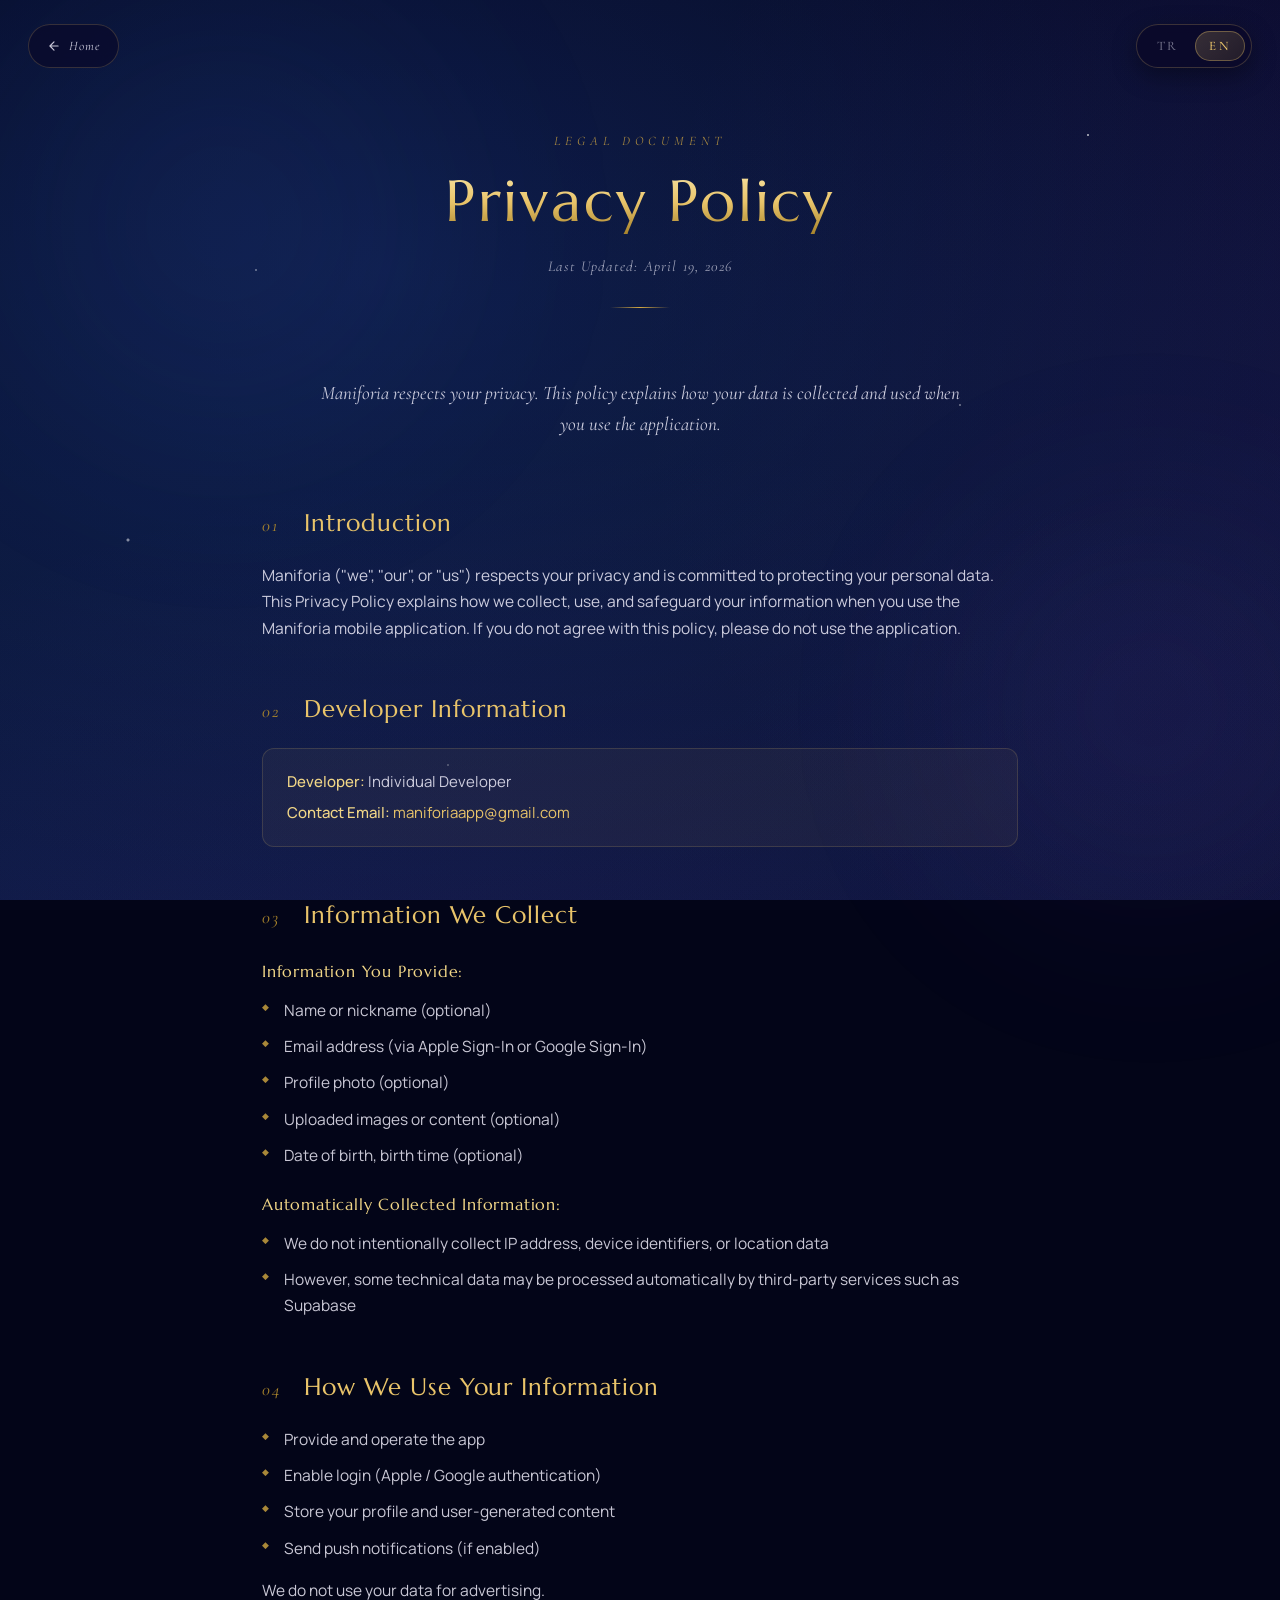
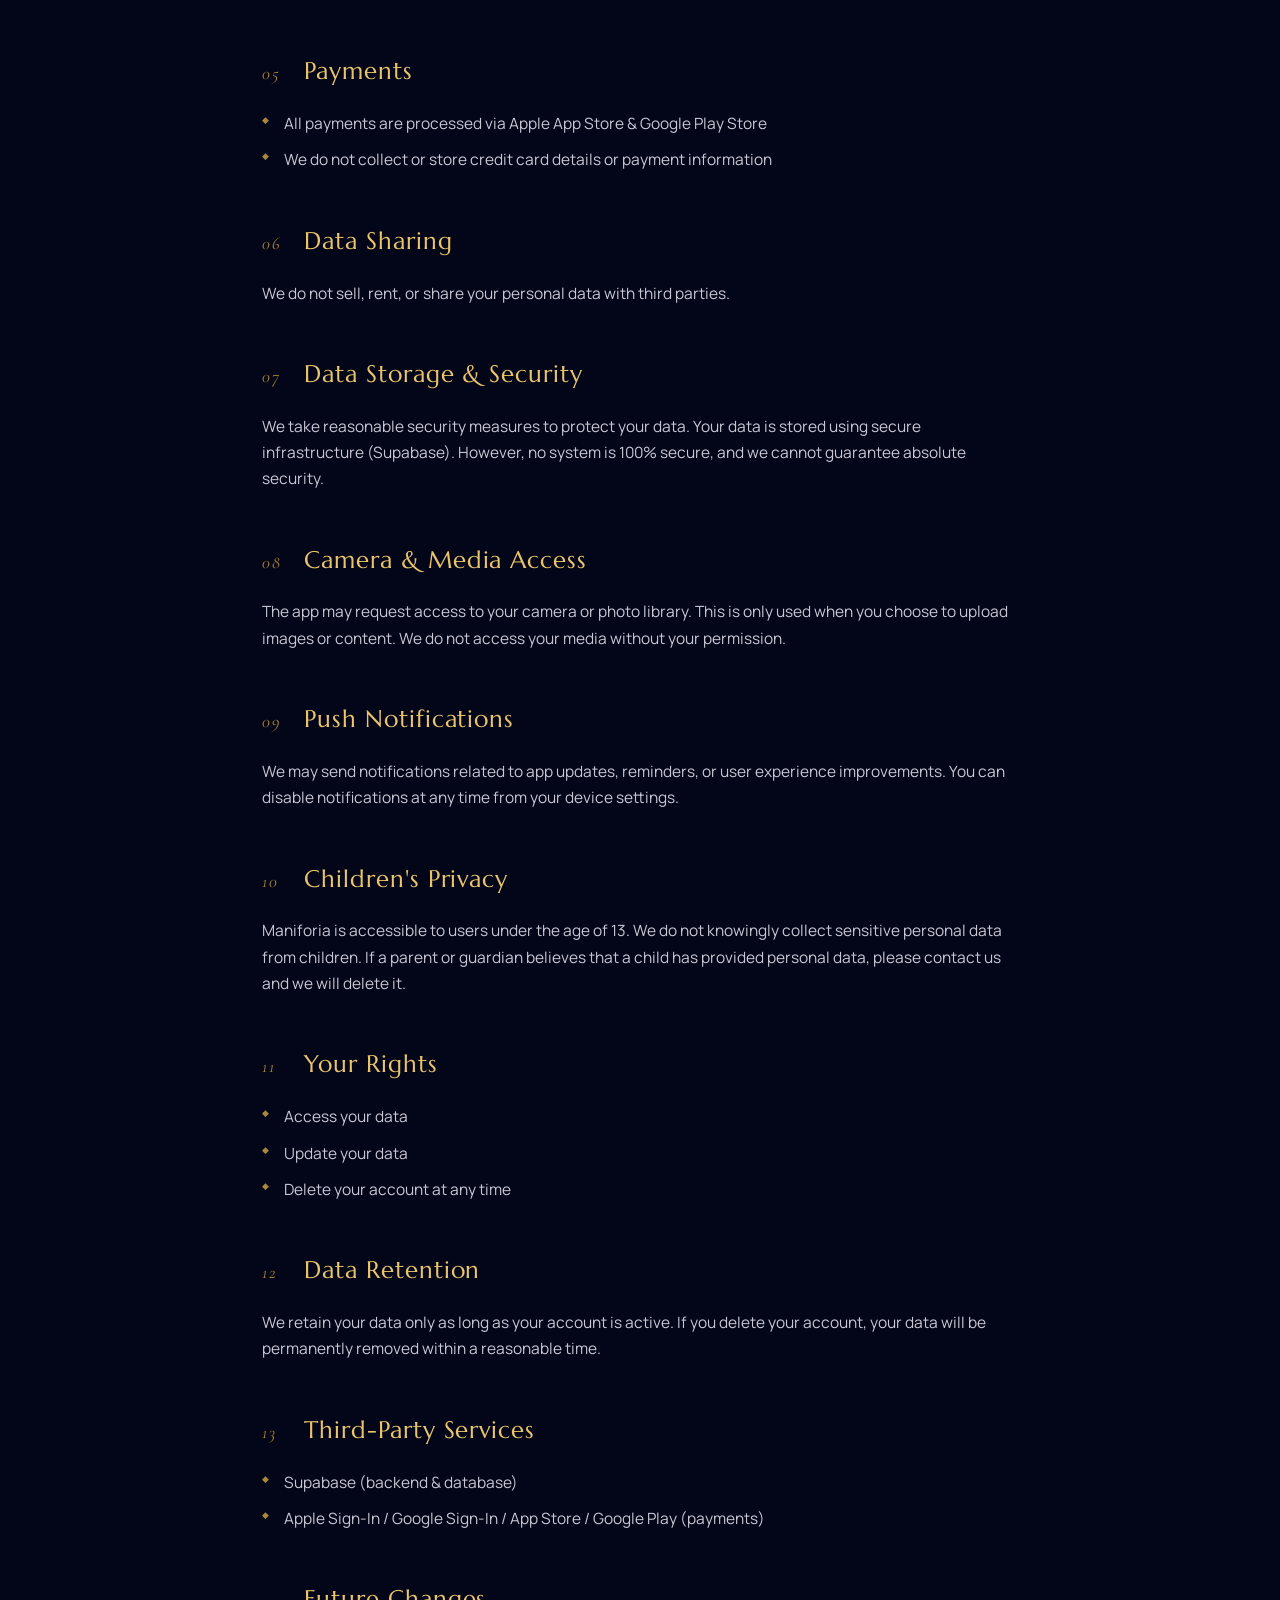
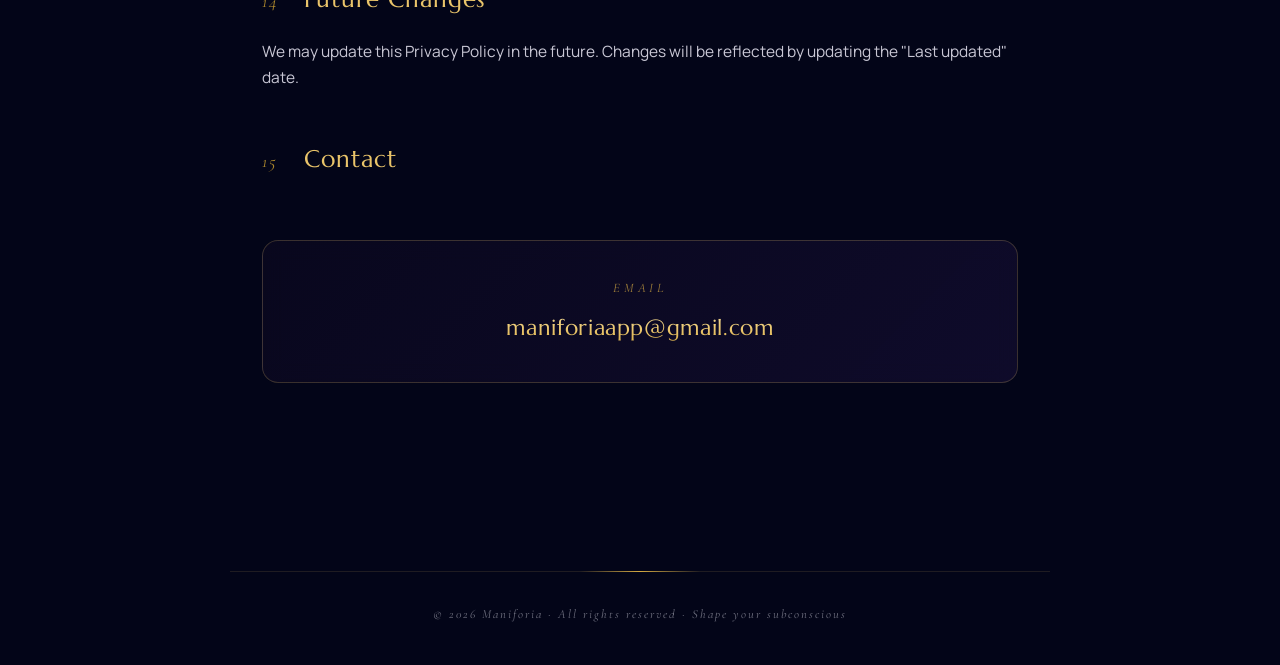
==== privacy.html @ 8112feea "Add files via upload" ====
<!DOCTYPE html>
<html lang="tr">
<head>
  <meta charset="UTF-8" />
  <meta name="viewport" content="width=device-width, initial-scale=1.0" />
  <title>Maniforia — Gizlilik Politikası</title>
  <meta name="description" content="Maniforia Gizlilik Politikası: kişisel verilerinizin nasıl toplandığını, kullanıldığını ve korunduğunu açıklar." />

  <link rel="preconnect" href="https://fonts.googleapis.com">
  <link rel="preconnect" href="https://fonts.gstatic.com" crossorigin>
  <link href="https://fonts.googleapis.com/css2?family=Cormorant+Garamond:ital,wght@0,300;0,400;0,500;0,600;1,300;1,400&family=Marcellus&family=Manrope:wght@300;400;500;600;700&display=swap" rel="stylesheet">

  <style>
    :root {
      --gold: #d4a942;
      --gold-bright: #e9c46a;
      --gold-light: #f1d687;
      --gold-dim: #a8842c;
      --ink: #f5f3ff;
      --ink-soft: rgba(245, 243, 255, 0.82);
      --ink-muted: rgba(245, 243, 255, 0.62);
      --ink-faded: rgba(245, 243, 255, 0.45);
      --max-width: 820px;
    }

    * { margin: 0; padding: 0; box-sizing: border-box; }
    html { scroll-behavior: smooth; }

    body {
      font-family: 'Manrope', system-ui, sans-serif;
      background: #030518;
      color: var(--ink);
      min-height: 100vh;
      overflow-x: hidden;
      position: relative;
      -webkit-font-smoothing: antialiased;
      line-height: 1.7;
    }

    /* Atmospheric background */
    .cosmos {
      position: fixed;
      inset: 0;
      z-index: -3;
      background:
        radial-gradient(ellipse at 15% 15%, rgba(30, 58, 138, 0.40) 0%, transparent 45%),
        radial-gradient(ellipse at 85% 20%, rgba(91, 33, 182, 0.28) 0%, transparent 50%),
        radial-gradient(ellipse at 75% 75%, rgba(15, 42, 102, 0.38) 0%, transparent 55%),
        radial-gradient(ellipse at 25% 85%, rgba(109, 40, 217, 0.22) 0%, transparent 50%),
        radial-gradient(ellipse at 50% 50%, rgba(6, 12, 28, 0.85) 0%, transparent 70%),
        linear-gradient(180deg, #030518 0%, #08122e 35%, #0c1c44 70%, #030518 100%);
      background-size: 200% 200%;
      animation: drift 28s ease-in-out infinite alternate;
    }
    @keyframes drift {
      0%   { background-position: 0% 0%, 100% 0%, 100% 100%, 0% 100%, 50% 50%, 0% 0%; }
      100% { background-position: 10% 20%, 80% 30%, 70% 60%, 20% 70%, 50% 50%, 0% 0%; }
    }

    .aurora {
      position: fixed;
      inset: 0;
      z-index: -2;
      pointer-events: none;
      opacity: 0.28;
    }
    .aurora::before, .aurora::after {
      content: "";
      position: absolute;
      border-radius: 50%;
      filter: blur(120px);
      mix-blend-mode: screen;
    }
    .aurora::before {
      width: 55vmax; height: 55vmax;
      left: -10vmax; top: -10vmax;
      background: radial-gradient(circle, rgba(59, 130, 246, 0.40), transparent 60%);
    }
    .aurora::after {
      width: 50vmax; height: 50vmax;
      right: -15vmax; bottom: -10vmax;
      background: radial-gradient(circle, rgba(139, 92, 246, 0.36), transparent 60%);
    }

    .stars {
      position: fixed;
      inset: 0;
      z-index: -1;
      pointer-events: none;
      background-image:
        radial-gradient(1px 1px at 20% 30%, #fff 50%, transparent 100%),
        radial-gradient(1px 1px at 60% 70%, rgba(255,255,255,0.8) 50%, transparent 100%),
        radial-gradient(1.5px 1.5px at 85% 15%, #fff 50%, transparent 100%),
        radial-gradient(1px 1px at 35% 85%, rgba(255,255,255,0.7) 50%, transparent 100%),
        radial-gradient(1px 1px at 75% 45%, #fff 50%, transparent 100%),
        radial-gradient(2px 2px at 10% 60%, rgba(255,255,255,0.9) 50%, transparent 100%);
      opacity: 0.55;
    }

    /* Language switcher */
    .lang-switch {
      position: fixed;
      top: 24px;
      right: 28px;
      z-index: 100;
      display: inline-flex;
      align-items: center;
      gap: 2px;
      padding: 6px;
      background: rgba(10, 7, 37, 0.65);
      border: 1px solid rgba(233, 196, 106, 0.22);
      border-radius: 999px;
      backdrop-filter: blur(14px);
      -webkit-backdrop-filter: blur(14px);
      box-shadow: 0 8px 24px rgba(0, 0, 0, 0.35);
    }
    .lang-btn {
      font-family: 'Cormorant Garamond', serif;
      font-size: 13px;
      font-weight: 500;
      letter-spacing: 0.22em;
      padding: 7px 14px;
      border: 0;
      background: transparent;
      color: var(--ink-faded);
      border-radius: 999px;
      cursor: pointer;
      transition: all 0.35s ease;
      text-transform: uppercase;
    }
    .lang-btn:hover { color: var(--gold-light); }
    .lang-btn.active {
      background: linear-gradient(135deg, rgba(233, 196, 106, 0.2), rgba(168, 132, 44, 0.15));
      color: var(--gold-bright);
      box-shadow: inset 0 0 0 1px rgba(233, 196, 106, 0.35);
    }

    /* Back link */
    .back-link {
      position: fixed;
      top: 24px;
      left: 28px;
      z-index: 100;
      display: inline-flex;
      align-items: center;
      gap: 8px;
      padding: 10px 18px;
      background: rgba(10, 7, 37, 0.55);
      border: 1px solid rgba(233, 196, 106, 0.2);
      border-radius: 999px;
      backdrop-filter: blur(14px);
      -webkit-backdrop-filter: blur(14px);
      text-decoration: none;
      color: var(--ink-soft);
      font-size: 13px;
      font-family: 'Cormorant Garamond', serif;
      font-style: italic;
      letter-spacing: 0.08em;
      transition: all 0.35s ease;
    }
    .back-link:hover {
      color: var(--gold-bright);
      border-color: rgba(233, 196, 106, 0.6);
      transform: translateX(-2px);
    }
    .back-link svg { width: 14px; height: 14px; }

    /* Layout */
    main {
      max-width: var(--max-width);
      margin: 0 auto;
      padding: 130px 32px 80px;
      position: relative;
      z-index: 1;
    }

    /* Hero */
    .doc-header {
      text-align: center;
      margin-bottom: 70px;
      animation: fadeUp 1s cubic-bezier(0.23, 1, 0.32, 1) both;
    }
    .doc-eyebrow {
      font-family: 'Cormorant Garamond', serif;
      font-style: italic;
      font-size: 13px;
      letter-spacing: 0.38em;
      text-transform: uppercase;
      color: var(--gold);
      opacity: 0.78;
      margin-bottom: 18px;
    }
    .doc-title {
      font-family: 'Marcellus', serif;
      font-weight: 400;
      font-size: clamp(36px, 5vw, 58px);
      line-height: 1.1;
      letter-spacing: 0.05em;
      background: linear-gradient(180deg, #f7e3a4 0%, #e9c46a 50%, #a8842c 100%);
      -webkit-background-clip: text;
      background-clip: text;
      -webkit-text-fill-color: transparent;
      margin-bottom: 20px;
    }
    .doc-updated {
      font-family: 'Cormorant Garamond', serif;
      font-style: italic;
      font-size: 15px;
      color: var(--ink-muted);
      letter-spacing: 0.08em;
    }
    .doc-divider {
      display: block;
      width: 60px;
      height: 1px;
      margin: 28px auto 0;
      background: linear-gradient(90deg, transparent, var(--gold), transparent);
    }

    @keyframes fadeUp {
      from { opacity: 0; transform: translateY(16px); }
      to   { opacity: 1; transform: translateY(0); }
    }

    /* Lede paragraph */
    .lede {
      font-family: 'Cormorant Garamond', serif;
      font-style: italic;
      font-size: 19px;
      line-height: 1.6;
      color: var(--ink-soft);
      text-align: center;
      margin: 0 auto 64px;
      max-width: 640px;
    }

    /* Sections */
    .doc-section {
      margin-bottom: 48px;
    }
    .doc-section h2 {
      font-family: 'Marcellus', serif;
      font-weight: 400;
      font-size: 24px;
      letter-spacing: 0.04em;
      color: var(--gold-bright);
      margin-bottom: 18px;
      display: flex;
      align-items: baseline;
      gap: 14px;
    }
    .doc-section h2 .num {
      font-family: 'Cormorant Garamond', serif;
      font-style: italic;
      font-weight: 400;
      font-size: 18px;
      color: var(--gold-dim);
      letter-spacing: 0.1em;
      flex-shrink: 0;
      min-width: 28px;
    }
    .doc-section h3 {
      font-family: 'Marcellus', serif;
      font-weight: 400;
      font-size: 16px;
      letter-spacing: 0.05em;
      color: var(--gold-light);
      margin: 22px 0 10px;
    }
    .doc-section p {
      color: var(--ink-soft);
      font-size: 15.5px;
      margin-bottom: 14px;
    }
    .doc-section ul {
      list-style: none;
      padding: 0;
      margin: 12px 0 16px;
    }
    .doc-section li {
      position: relative;
      padding-left: 22px;
      color: var(--ink-soft);
      font-size: 15.5px;
      margin-bottom: 10px;
    }
    .doc-section li::before {
      content: "◆";
      position: absolute;
      left: 0;
      top: 2px;
      color: var(--gold);
      font-size: 9px;
      opacity: 0.8;
    }
    .doc-section strong {
      color: var(--gold-light);
      font-weight: 500;
    }
    .doc-section em {
      color: var(--ink);
      font-style: italic;
    }

    /* Warning note */
    .note-warning {
      display: flex;
      gap: 10px;
      align-items: flex-start;
      background: rgba(233, 196, 106, 0.07);
      border: 1px solid rgba(233, 196, 106, 0.18);
      border-radius: 10px;
      padding: 14px 18px;
      margin: 14px 0;
      font-size: 14.5px;
      color: var(--ink-muted);
      font-style: italic;
    }
    .note-warning .warn-icon {
      color: var(--gold);
      font-style: normal;
      flex-shrink: 0;
      margin-top: 1px;
    }

    /* Developer info box */
    .dev-box {
      background: rgba(233, 196, 106, 0.05);
      border: 1px solid rgba(233, 196, 106, 0.16);
      border-radius: 12px;
      padding: 20px 24px;
      margin-top: 14px;
    }
    .dev-box p {
      margin-bottom: 6px;
      font-size: 15px;
    }
    .dev-box p:last-child { margin-bottom: 0; }

    /* Contact box */
    .contact-box {
      margin-top: 60px;
      padding: 36px 32px;
      background: linear-gradient(135deg, rgba(15, 10, 35, 0.5), rgba(30, 20, 65, 0.45));
      border: 1px solid rgba(233, 196, 106, 0.22);
      border-radius: 16px;
      text-align: center;
      backdrop-filter: blur(10px);
      -webkit-backdrop-filter: blur(10px);
      position: relative;
      overflow: hidden;
    }
    .contact-box::before {
      content: "";
      position: absolute;
      top: -1px;
      left: 20%;
      right: 20%;
      height: 1px;
      background: linear-gradient(90deg, transparent, var(--gold), transparent);
    }
    .contact-box .label {
      font-family: 'Cormorant Garamond', serif;
      font-style: italic;
      font-size: 13px;
      letter-spacing: 0.3em;
      text-transform: uppercase;
      color: var(--gold);
      opacity: 0.75;
      margin-bottom: 10px;
    }
    .contact-box .email {
      font-family: 'Marcellus', serif;
      font-size: 22px;
      letter-spacing: 0.03em;
      background: linear-gradient(180deg, #f7e3a4 0%, #e9c46a 60%, #d4a942 100%);
      -webkit-background-clip: text;
      background-clip: text;
      -webkit-text-fill-color: transparent;
      text-decoration: none;
      transition: all 0.3s ease;
      display: inline-block;
    }
    .contact-box .email:hover {
      transform: translateY(-1px);
      filter: drop-shadow(0 2px 8px rgba(233, 196, 106, 0.35));
    }

    /* Footer */
    footer {
      max-width: var(--max-width);
      margin: 60px auto 0;
      padding: 32px 32px 40px;
      text-align: center;
      border-top: 1px solid rgba(233, 196, 106, 0.12);
      position: relative;
    }
    footer::before {
      content: "";
      position: absolute;
      top: -1px;
      left: 50%;
      transform: translateX(-50%);
      width: 120px;
      height: 1px;
      background: linear-gradient(90deg, transparent, var(--gold), transparent);
    }
    footer p {
      font-family: 'Cormorant Garamond', serif;
      font-style: italic;
      font-size: 12.5px;
      color: var(--ink-faded);
      letter-spacing: 0.16em;
    }

    /* Responsive */
    @media (max-width: 640px) {
      main { padding: 110px 22px 60px; }
      .lang-switch { top: 16px; right: 14px; padding: 4px; }
      .lang-btn { padding: 6px 11px; font-size: 11px; letter-spacing: 0.18em; }
      .back-link { top: 16px; left: 14px; padding: 8px 14px; font-size: 12px; }
      .doc-title { letter-spacing: 0.03em; }
      .doc-section h2 { font-size: 20px; gap: 10px; }
      .doc-section h2 .num { font-size: 15px; }
      .doc-section p, .doc-section li { font-size: 14.5px; }
      .lede { font-size: 17px; margin-bottom: 48px; }
      .contact-box { padding: 28px 22px; }
      .contact-box .email { font-size: 18px; word-break: break-all; }
    }

    @media (prefers-reduced-motion: reduce) {
      .cosmos { animation: none; }
    }
  </style>
</head>
<body>
  <div class="cosmos" aria-hidden="true"></div>
  <div class="aurora" aria-hidden="true"></div>
  <div class="stars" aria-hidden="true"></div>

  <!-- Back to home -->
  <a class="back-link" href="index.html">
    <svg viewBox="0 0 24 24" fill="none" stroke="currentColor" stroke-width="2" stroke-linecap="round" stroke-linejoin="round" aria-hidden="true">
      <path d="M19 12H5M12 19l-7-7 7-7"/>
    </svg>
    <span data-i18n="back">Ana Sayfa</span>
  </a>

  <!-- Language switcher -->
  <div class="lang-switch" role="group" aria-label="Language">
    <button class="lang-btn active" data-lang="tr" type="button">TR</button>
    <button class="lang-btn" data-lang="en" type="button">EN</button>
  </div>

  <main>
    <header class="doc-header">
      <div class="doc-eyebrow" data-i18n="eyebrow">Yasal Belge</div>
      <h1 class="doc-title" data-i18n="title">Gizlilik Politikası</h1>
      <div class="doc-updated">
        <span data-i18n="lastUpdatedLabel">Son Güncelleme:</span>
        <span data-i18n="lastUpdatedDate">19 Nisan 2026</span>
      </div>
      <span class="doc-divider" aria-hidden="true"></span>
    </header>

    <p class="lede" data-i18n="lede">
      Maniforia, kullanıcı gizliliğine önem verir. Bu politika, uygulamayı kullanırken verilerinizin nasıl toplandığını ve kullanıldığını açıklar.
    </p>

    <!-- 1. Giriş / Introduction -->
    <section class="doc-section">
      <h2><span class="num">01</span><span data-i18n="s1_title">Giriş</span></h2>
      <p data-i18n="s1_body">Maniforia, kullanıcı gizliliğine önem verir. Bu politika, uygulamayı kullanırken verilerinizin nasıl toplandığını ve kullanıldığını açıklar.</p>
    </section>

    <!-- 2. Geliştirici Bilgisi / Developer Information -->
    <section class="doc-section">
      <h2><span class="num">02</span><span data-i18n="s2_title">Geliştirici Bilgisi</span></h2>
      <div class="dev-box">
        <p><strong data-i18n="s2_dev_label">Geliştirici:</strong> <span data-i18n="s2_dev_value">Bireysel</span></p>
        <p><strong data-i18n="s2_email_label">E-posta:</strong> <a href="mailto:maniforiaapp@gmail.com" style="color:var(--gold-bright);text-decoration:none;">maniforiaapp@gmail.com</a></p>
      </div>
    </section>

    <!-- 3. Toplanan Veriler / Information We Collect -->
    <section class="doc-section">
      <h2><span class="num">03</span><span data-i18n="s3_title">Toplanan Veriler</span></h2>

      <h3 data-i18n="s3_sub1">Kullanıcının Sağladığı Veriler:</h3>
      <ul>
        <li data-i18n="s3_i1">İsim veya kullanıcı adı (zorunlu değil)</li>
        <li data-i18n="s3_i2">E-posta (Apple / Google ile giriş)</li>
        <li data-i18n="s3_i3">Profil fotoğrafı (isteğe bağlı)</li>
        <li data-i18n="s3_i4">Yüklenen görseller (isteğe bağlı)</li>
        <li data-i18n="s3_i5">Doğum bilgileri (isteğe bağlı)</li>
      </ul>

      <h3 data-i18n="s3_sub2">Otomatik Toplanan Veriler:</h3>
      <ul>
        <li data-i18n="s3_i6">IP adresi, konum veya cihaz verisi bilinçli olarak toplanmaz</li>
        <li data-i18n="s3_i7">Ancak Supabase gibi servisler teknik olarak işleyebilir</li>
      </ul>
    </section>

    <!-- 4. Verilerin Kullanımı / How We Use Your Information -->
    <section class="doc-section">
      <h2><span class="num">04</span><span data-i18n="s4_title">Verilerin Kullanımı</span></h2>
      <ul>
        <li data-i18n="s4_i1">Uygulama işleyişi</li>
        <li data-i18n="s4_i2">Giriş sistemi</li>
        <li data-i18n="s4_i3">Kullanıcı içerikleri</li>
        <li data-i18n="s4_i4">Bildirim gönderimi</li>
      </ul>
      <p data-i18n="s4_note">Reklam amacıyla kullanılmaz.</p>
    </section>

    <!-- 5. Ödemeler / Payments -->
    <section class="doc-section">
      <h2><span class="num">05</span><span data-i18n="s5_title">Ödemeler</span></h2>
      <ul>
        <li data-i18n="s5_i1">Sadece App Store & Google Play üzerinden yapılır</li>
        <li data-i18n="s5_i2">Kart bilgisi tutulmaz</li>
      </ul>
    </section>

    <!-- 6. Veri Paylaşımı / Data Sharing -->
    <section class="doc-section">
      <h2><span class="num">06</span><span data-i18n="s6_title">Veri Paylaşımı</span></h2>
      <p data-i18n="s6_body">Verileriniz satılmaz ve paylaşılmaz.</p>
    </section>

    <!-- 7. Güvenlik / Security -->
    <section class="doc-section">
      <h2><span class="num">07</span><span data-i18n="s7_title">Güvenlik</span></h2>
      <p data-i18n="s7_body">Veriler güvenli altyapıda saklanır (Supabase).</p>
    </section>

    <!-- 8. Kamera ve Medya / Camera & Media Access -->
    <section class="doc-section">
      <h2><span class="num">08</span><span data-i18n="s8_title">Kamera ve Medya</span></h2>
      <p data-i18n="s8_body">Sadece kullanıcı izin verirse kullanılır.</p>
    </section>

    <!-- 9. Bildirimler / Push Notifications -->
    <section class="doc-section">
      <h2><span class="num">09</span><span data-i18n="s9_title">Bildirimler</span></h2>
      <p data-i18n="s9_body">İstenirse kapatılabilir.</p>
    </section>

    <!-- 10. Çocuklar / Children's Privacy -->
    <section class="doc-section">
      <h2><span class="num">10</span><span data-i18n="s10_title">Çocuklar</span></h2>
      <p data-i18n="s10_body">13 yaş altı kullanıcılar erişebilir. Gerekirse veri silinir.</p>
    </section>

    <!-- 11. Haklarınız / Your Rights -->
    <section class="doc-section">
      <h2><span class="num">11</span><span data-i18n="s11_title">Haklarınız</span></h2>
      <ul>
        <li data-i18n="s11_i1">Veri görüntüleme</li>
        <li data-i18n="s11_i2">Güncelleme</li>
        <li data-i18n="s11_i3">Hesap silme</li>
      </ul>
    </section>

    <!-- 12. Veri Saklama / Data Retention -->
    <section class="doc-section">
      <h2><span class="num">12</span><span data-i18n="s12_title">Veri Saklama</span></h2>
      <p data-i18n="s12_body">Hesap silinince veriler silinir.</p>
    </section>

    <!-- 13. Üçüncü Taraflar / Third-Party Services -->
    <section class="doc-section">
      <h2><span class="num">13</span><span data-i18n="s13_title">Üçüncü Taraflar</span></h2>
      <ul>
        <li data-i18n="s13_i1">Supabase</li>
        <li data-i18n="s13_i2">Apple / Google</li>
      </ul>
    </section>

    <!-- 14. Güncellemeler / Future Changes -->
    <section class="doc-section">
      <h2><span class="num">14</span><span data-i18n="s14_title">Güncellemeler</span></h2>
      <p data-i18n="s14_body">Politika değişebilir.</p>
    </section>

    <!-- 15. İletişim / Contact -->
    <section class="doc-section">
      <h2><span class="num">15</span><span data-i18n="s15_title">İletişim</span></h2>
      <div class="contact-box">
        <div class="label" data-i18n="s15_label">E-posta</div>
        <a class="email" href="mailto:maniforiaapp@gmail.com">maniforiaapp@gmail.com</a>
      </div>
    </section>
  </main>

  <footer>
    <p data-i18n="footerCopy">© 2026 Maniforia · Her hak saklıdır · Bilinçaltını şekillendir</p>
  </footer>

  <script>
    const translations = {
      tr: {
        htmlLang: "tr",
        pageTitle: "Maniforia — Gizlilik Politikası",
        back: "Ana Sayfa",
        eyebrow: "Yasal Belge",
        title: "Gizlilik Politikası",
        lastUpdatedLabel: "Son Güncelleme:",
        lastUpdatedDate: "19 Nisan 2026",
        lede: "Maniforia, kullanıcı gizliliğine önem verir. Bu politika, uygulamayı kullanırken verilerinizin nasıl toplandığını ve kullanıldığını açıklar.",

        s1_title: "Giriş",
        s1_body: "Maniforia, kullanıcı gizliliğine önem verir. Bu politika, uygulamayı kullanırken verilerinizin nasıl toplandığını ve kullanıldığını açıklar.",

        s2_title: "Geliştirici Bilgisi",
        s2_dev_label: "Geliştirici:",
        s2_dev_value: "Bireysel",
        s2_email_label: "E-posta:",

        s3_title: "Toplanan Veriler",
        s3_sub1: "Kullanıcının Sağladığı Veriler:",
        s3_i1: "İsim veya kullanıcı adı (zorunlu değil)",
        s3_i2: "E-posta (Apple / Google ile giriş)",
        s3_i3: "Profil fotoğrafı (isteğe bağlı)",
        s3_i4: "Yüklenen görseller (isteğe bağlı)",
        s3_i5: "Doğum bilgileri (isteğe bağlı)",
        s3_sub2: "Otomatik Toplanan Veriler:",
        s3_i6: "IP adresi, konum veya cihaz verisi bilinçli olarak toplanmaz",
        s3_i7: "Ancak Supabase gibi servisler teknik olarak işleyebilir",

        s4_title: "Verilerin Kullanımı",
        s4_i1: "Uygulama işleyişi",
        s4_i2: "Giriş sistemi",
        s4_i3: "Kullanıcı içerikleri",
        s4_i4: "Bildirim gönderimi",
        s4_note: "Reklam amacıyla kullanılmaz.",

        s5_title: "Ödemeler",
        s5_i1: "Sadece App Store & Google Play üzerinden yapılır",
        s5_i2: "Kart bilgisi tutulmaz",

        s6_title: "Veri Paylaşımı",
        s6_body: "Verileriniz satılmaz ve paylaşılmaz.",

        s7_title: "Güvenlik",
        s7_body: "Veriler güvenli altyapıda saklanır (Supabase).",

        s8_title: "Kamera ve Medya",
        s8_body: "Sadece kullanıcı izin verirse kullanılır.",

        s9_title: "Bildirimler",
        s9_body: "İstenirse kapatılabilir.",

        s10_title: "Çocuklar",
        s10_body: "13 yaş altı kullanıcılar erişebilir. Gerekirse veri silinir.",

        s11_title: "Haklarınız",
        s11_i1: "Veri görüntüleme",
        s11_i2: "Güncelleme",
        s11_i3: "Hesap silme",

        s12_title: "Veri Saklama",
        s12_body: "Hesap silinince veriler silinir.",

        s13_title: "Üçüncü Taraflar",
        s13_i1: "Supabase",
        s13_i2: "Apple / Google",

        s14_title: "Güncellemeler",
        s14_body: "Politika değişebilir.",

        s15_title: "İletişim",
        s15_label: "E-posta",

        footerCopy: "© 2026 Maniforia · Her hak saklıdır · Bilinçaltını şekillendir"
      },
      en: {
        htmlLang: "en",
        pageTitle: "Maniforia — Privacy Policy",
        back: "Home",
        eyebrow: "Legal Document",
        title: "Privacy Policy",
        lastUpdatedLabel: "Last Updated:",
        lastUpdatedDate: "April 19, 2026",
        lede: "Maniforia respects your privacy. This policy explains how your data is collected and used when you use the application.",

        s1_title: "Introduction",
        s1_body: "Maniforia (\"we\", \"our\", or \"us\") respects your privacy and is committed to protecting your personal data. This Privacy Policy explains how we collect, use, and safeguard your information when you use the Maniforia mobile application. If you do not agree with this policy, please do not use the application.",

        s2_title: "Developer Information",
        s2_dev_label: "Developer:",
        s2_dev_value: "Individual Developer",
        s2_email_label: "Contact Email:",

        s3_title: "Information We Collect",
        s3_sub1: "Information You Provide:",
        s3_i1: "Name or nickname (optional)",
        s3_i2: "Email address (via Apple Sign-In or Google Sign-In)",
        s3_i3: "Profile photo (optional)",
        s3_i4: "Uploaded images or content (optional)",
        s3_i5: "Date of birth, birth time (optional)",
        s3_sub2: "Automatically Collected Information:",
        s3_i6: "We do not intentionally collect IP address, device identifiers, or location data",
        s3_i7: "However, some technical data may be processed automatically by third-party services such as Supabase",

        s4_title: "How We Use Your Information",
        s4_i1: "Provide and operate the app",
        s4_i2: "Enable login (Apple / Google authentication)",
        s4_i3: "Store your profile and user-generated content",
        s4_i4: "Send push notifications (if enabled)",
        s4_note: "We do not use your data for advertising.",

        s5_title: "Payments",
        s5_i1: "All payments are processed via Apple App Store & Google Play Store",
        s5_i2: "We do not collect or store credit card details or payment information",

        s6_title: "Data Sharing",
        s6_body: "We do not sell, rent, or share your personal data with third parties.",

        s7_title: "Data Storage & Security",
        s7_body: "We take reasonable security measures to protect your data. Your data is stored using secure infrastructure (Supabase). However, no system is 100% secure, and we cannot guarantee absolute security.",

        s8_title: "Camera & Media Access",
        s8_body: "The app may request access to your camera or photo library. This is only used when you choose to upload images or content. We do not access your media without your permission.",

        s9_title: "Push Notifications",
        s9_body: "We may send notifications related to app updates, reminders, or user experience improvements. You can disable notifications at any time from your device settings.",

        s10_title: "Children's Privacy",
        s10_body: "Maniforia is accessible to users under the age of 13. We do not knowingly collect sensitive personal data from children. If a parent or guardian believes that a child has provided personal data, please contact us and we will delete it.",

        s11_title: "Your Rights",
        s11_i1: "Access your data",
        s11_i2: "Update your data",
        s11_i3: "Delete your account at any time",

        s12_title: "Data Retention",
        s12_body: "We retain your data only as long as your account is active. If you delete your account, your data will be permanently removed within a reasonable time.",

        s13_title: "Third-Party Services",
        s13_i1: "Supabase (backend & database)",
        s13_i2: "Apple Sign-In / Google Sign-In / App Store / Google Play (payments)",

        s14_title: "Future Changes",
        s14_body: "We may update this Privacy Policy in the future. Changes will be reflected by updating the \"Last updated\" date.",

        s15_title: "Contact",
        s15_label: "Email",

        footerCopy: "© 2026 Maniforia · All rights reserved · Shape your subconscious"
      }
    };

    const STORAGE_KEY = "maniforia_lang";

    function setLang(lang) {
      const dict = translations[lang] || translations.tr;
      document.documentElement.lang = dict.htmlLang;
      document.title = dict.pageTitle;

      document.querySelectorAll("[data-i18n]").forEach(el => {
        const key = el.getAttribute("data-i18n");
        if (dict[key] != null) el.textContent = dict[key];
      });

      document.querySelectorAll(".lang-btn").forEach(btn => {
        btn.classList.toggle("active", btn.dataset.lang === lang);
        btn.setAttribute("aria-pressed", btn.dataset.lang === lang ? "true" : "false");
      });

      try { localStorage.setItem(STORAGE_KEY, lang); } catch (e) {}
    }

    document.querySelectorAll(".lang-btn").forEach(btn => {
      btn.addEventListener("click", () => setLang(btn.dataset.lang));
    });

    (function initLang() {
      let saved = null;
      try { saved = localStorage.getItem(STORAGE_KEY); } catch (e) {}
      const browser = (navigator.language || "tr").toLowerCase().startsWith("tr") ? "tr" : "en";
      setLang(saved || browser || "tr");
    })();
  </script>
</body>
</html>
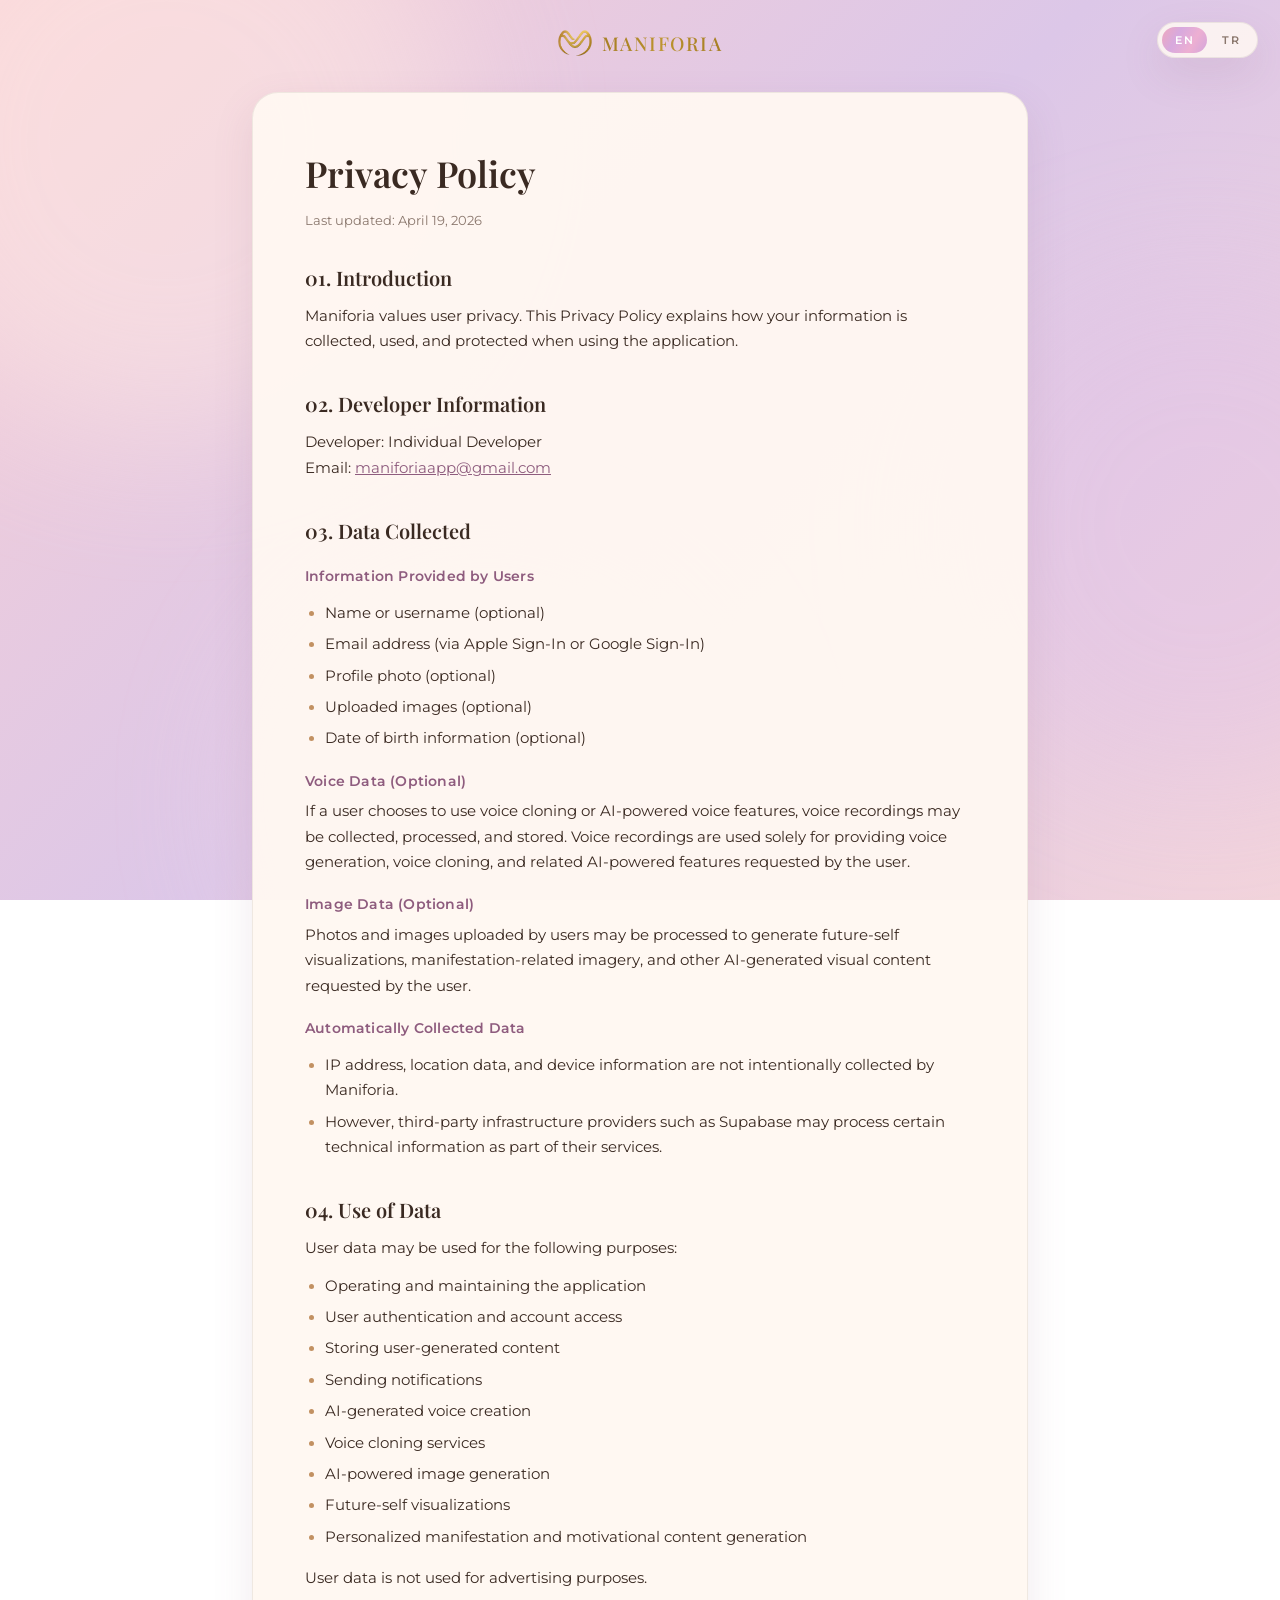
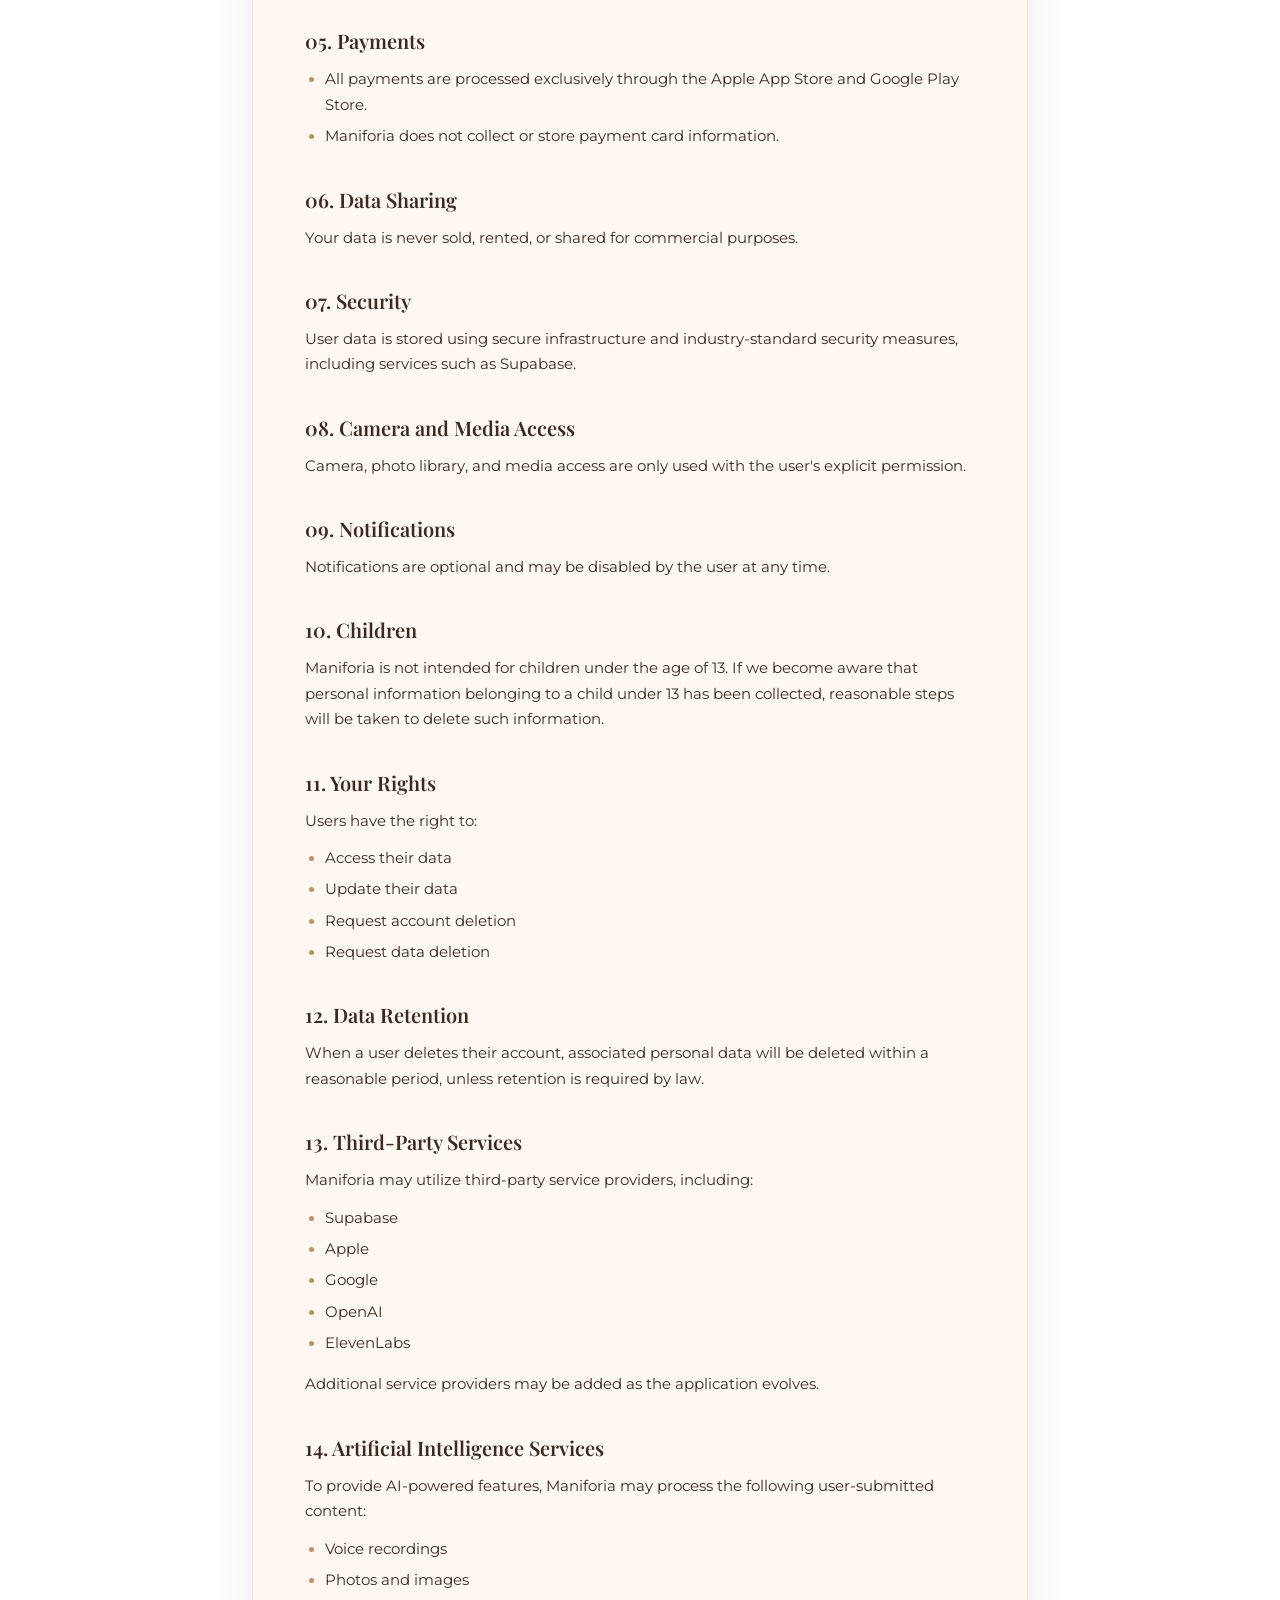
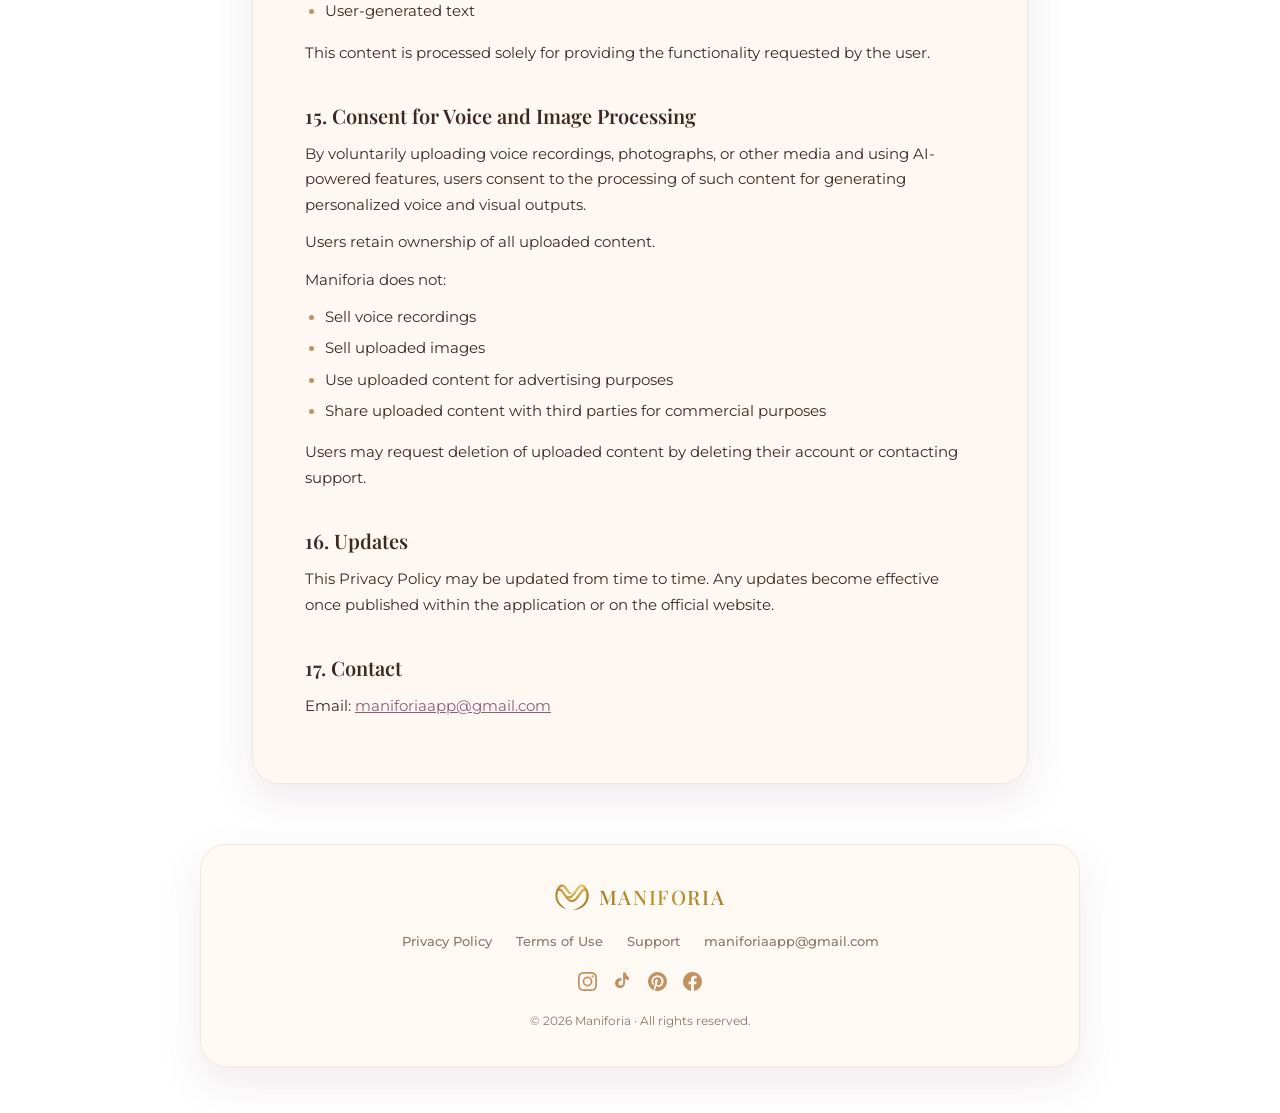
==== commit fbcba5f6: "Add files via upload" ====
--- a/privacy.html
+++ b/privacy.html
@@ -1,787 +1,299 @@
 <!DOCTYPE html>
 <html lang="tr">
 <head>
-  <meta charset="UTF-8" />
-  <meta name="viewport" content="width=device-width, initial-scale=1.0" />
-  <title>Maniforia — Gizlilik Politikası</title>
-  <meta name="description" content="Maniforia Gizlilik Politikası: kişisel verilerinizin nasıl toplandığını, kullanıldığını ve korunduğunu açıklar." />
-
+  <meta charset="UTF-8">
+  <meta name="viewport" content="width=device-width, initial-scale=1">
+  <title>Gizlilik Politikası — Maniforia</title>
+  <meta name="description" content="Maniforia gizlilik politikası.">
   <link rel="preconnect" href="https://fonts.googleapis.com">
   <link rel="preconnect" href="https://fonts.gstatic.com" crossorigin>
-  <link href="https://fonts.googleapis.com/css2?family=Cormorant+Garamond:ital,wght@0,300;0,400;0,500;0,600;1,300;1,400&family=Marcellus&family=Manrope:wght@300;400;500;600;700&display=swap" rel="stylesheet">
-
-  <style>
-    :root {
-      --gold: #d4a942;
-      --gold-bright: #e9c46a;
-      --gold-light: #f1d687;
-      --gold-dim: #a8842c;
-      --ink: #f5f3ff;
-      --ink-soft: rgba(245, 243, 255, 0.82);
-      --ink-muted: rgba(245, 243, 255, 0.62);
-      --ink-faded: rgba(245, 243, 255, 0.45);
-      --max-width: 820px;
-    }
-
-    * { margin: 0; padding: 0; box-sizing: border-box; }
-    html { scroll-behavior: smooth; }
-
-    body {
-      font-family: 'Manrope', system-ui, sans-serif;
-      background: #030518;
-      color: var(--ink);
-      min-height: 100vh;
-      overflow-x: hidden;
-      position: relative;
-      -webkit-font-smoothing: antialiased;
-      line-height: 1.7;
-    }
-
-    /* Atmospheric background */
-    .cosmos {
-      position: fixed;
-      inset: 0;
-      z-index: -3;
-      background:
-        radial-gradient(ellipse at 15% 15%, rgba(30, 58, 138, 0.40) 0%, transparent 45%),
-        radial-gradient(ellipse at 85% 20%, rgba(91, 33, 182, 0.28) 0%, transparent 50%),
-        radial-gradient(ellipse at 75% 75%, rgba(15, 42, 102, 0.38) 0%, transparent 55%),
-        radial-gradient(ellipse at 25% 85%, rgba(109, 40, 217, 0.22) 0%, transparent 50%),
-        radial-gradient(ellipse at 50% 50%, rgba(6, 12, 28, 0.85) 0%, transparent 70%),
-        linear-gradient(180deg, #030518 0%, #08122e 35%, #0c1c44 70%, #030518 100%);
-      background-size: 200% 200%;
-      animation: drift 28s ease-in-out infinite alternate;
-    }
-    @keyframes drift {
-      0%   { background-position: 0% 0%, 100% 0%, 100% 100%, 0% 100%, 50% 50%, 0% 0%; }
-      100% { background-position: 10% 20%, 80% 30%, 70% 60%, 20% 70%, 50% 50%, 0% 0%; }
-    }
-
-    .aurora {
-      position: fixed;
-      inset: 0;
-      z-index: -2;
-      pointer-events: none;
-      opacity: 0.28;
-    }
-    .aurora::before, .aurora::after {
-      content: "";
-      position: absolute;
-      border-radius: 50%;
-      filter: blur(120px);
-      mix-blend-mode: screen;
-    }
-    .aurora::before {
-      width: 55vmax; height: 55vmax;
-      left: -10vmax; top: -10vmax;
-      background: radial-gradient(circle, rgba(59, 130, 246, 0.40), transparent 60%);
-    }
-    .aurora::after {
-      width: 50vmax; height: 50vmax;
-      right: -15vmax; bottom: -10vmax;
-      background: radial-gradient(circle, rgba(139, 92, 246, 0.36), transparent 60%);
-    }
-
-    .stars {
-      position: fixed;
-      inset: 0;
-      z-index: -1;
-      pointer-events: none;
-      background-image:
-        radial-gradient(1px 1px at 20% 30%, #fff 50%, transparent 100%),
-        radial-gradient(1px 1px at 60% 70%, rgba(255,255,255,0.8) 50%, transparent 100%),
-        radial-gradient(1.5px 1.5px at 85% 15%, #fff 50%, transparent 100%),
-        radial-gradient(1px 1px at 35% 85%, rgba(255,255,255,0.7) 50%, transparent 100%),
-        radial-gradient(1px 1px at 75% 45%, #fff 50%, transparent 100%),
-        radial-gradient(2px 2px at 10% 60%, rgba(255,255,255,0.9) 50%, transparent 100%);
-      opacity: 0.55;
-    }
-
-    /* Language switcher */
-    .lang-switch {
-      position: fixed;
-      top: 24px;
-      right: 28px;
-      z-index: 100;
-      display: inline-flex;
-      align-items: center;
-      gap: 2px;
-      padding: 6px;
-      background: rgba(10, 7, 37, 0.65);
-      border: 1px solid rgba(233, 196, 106, 0.22);
-      border-radius: 999px;
-      backdrop-filter: blur(14px);
-      -webkit-backdrop-filter: blur(14px);
-      box-shadow: 0 8px 24px rgba(0, 0, 0, 0.35);
-    }
-    .lang-btn {
-      font-family: 'Cormorant Garamond', serif;
-      font-size: 13px;
-      font-weight: 500;
-      letter-spacing: 0.22em;
-      padding: 7px 14px;
-      border: 0;
-      background: transparent;
-      color: var(--ink-faded);
-      border-radius: 999px;
-      cursor: pointer;
-      transition: all 0.35s ease;
-      text-transform: uppercase;
-    }
-    .lang-btn:hover { color: var(--gold-light); }
-    .lang-btn.active {
-      background: linear-gradient(135deg, rgba(233, 196, 106, 0.2), rgba(168, 132, 44, 0.15));
-      color: var(--gold-bright);
-      box-shadow: inset 0 0 0 1px rgba(233, 196, 106, 0.35);
-    }
-
-    /* Back link */
-    .back-link {
-      position: fixed;
-      top: 24px;
-      left: 28px;
-      z-index: 100;
-      display: inline-flex;
-      align-items: center;
-      gap: 8px;
-      padding: 10px 18px;
-      background: rgba(10, 7, 37, 0.55);
-      border: 1px solid rgba(233, 196, 106, 0.2);
-      border-radius: 999px;
-      backdrop-filter: blur(14px);
-      -webkit-backdrop-filter: blur(14px);
-      text-decoration: none;
-      color: var(--ink-soft);
-      font-size: 13px;
-      font-family: 'Cormorant Garamond', serif;
-      font-style: italic;
-      letter-spacing: 0.08em;
-      transition: all 0.35s ease;
-    }
-    .back-link:hover {
-      color: var(--gold-bright);
-      border-color: rgba(233, 196, 106, 0.6);
-      transform: translateX(-2px);
-    }
-    .back-link svg { width: 14px; height: 14px; }
-
-    /* Layout */
-    main {
-      max-width: var(--max-width);
-      margin: 0 auto;
-      padding: 130px 32px 80px;
-      position: relative;
-      z-index: 1;
-    }
-
-    /* Hero */
-    .doc-header {
-      text-align: center;
-      margin-bottom: 70px;
-      animation: fadeUp 1s cubic-bezier(0.23, 1, 0.32, 1) both;
-    }
-    .doc-eyebrow {
-      font-family: 'Cormorant Garamond', serif;
-      font-style: italic;
-      font-size: 13px;
-      letter-spacing: 0.38em;
-      text-transform: uppercase;
-      color: var(--gold);
-      opacity: 0.78;
-      margin-bottom: 18px;
-    }
-    .doc-title {
-      font-family: 'Marcellus', serif;
-      font-weight: 400;
-      font-size: clamp(36px, 5vw, 58px);
-      line-height: 1.1;
-      letter-spacing: 0.05em;
-      background: linear-gradient(180deg, #f7e3a4 0%, #e9c46a 50%, #a8842c 100%);
-      -webkit-background-clip: text;
-      background-clip: text;
-      -webkit-text-fill-color: transparent;
-      margin-bottom: 20px;
-    }
-    .doc-updated {
-      font-family: 'Cormorant Garamond', serif;
-      font-style: italic;
-      font-size: 15px;
-      color: var(--ink-muted);
-      letter-spacing: 0.08em;
-    }
-    .doc-divider {
-      display: block;
-      width: 60px;
-      height: 1px;
-      margin: 28px auto 0;
-      background: linear-gradient(90deg, transparent, var(--gold), transparent);
-    }
-
-    @keyframes fadeUp {
-      from { opacity: 0; transform: translateY(16px); }
-      to   { opacity: 1; transform: translateY(0); }
-    }
-
-    /* Lede paragraph */
-    .lede {
-      font-family: 'Cormorant Garamond', serif;
-      font-style: italic;
-      font-size: 19px;
-      line-height: 1.6;
-      color: var(--ink-soft);
-      text-align: center;
-      margin: 0 auto 64px;
-      max-width: 640px;
-    }
-
-    /* Sections */
-    .doc-section {
-      margin-bottom: 48px;
-    }
-    .doc-section h2 {
-      font-family: 'Marcellus', serif;
-      font-weight: 400;
-      font-size: 24px;
-      letter-spacing: 0.04em;
-      color: var(--gold-bright);
-      margin-bottom: 18px;
-      display: flex;
-      align-items: baseline;
-      gap: 14px;
-    }
-    .doc-section h2 .num {
-      font-family: 'Cormorant Garamond', serif;
-      font-style: italic;
-      font-weight: 400;
-      font-size: 18px;
-      color: var(--gold-dim);
-      letter-spacing: 0.1em;
-      flex-shrink: 0;
-      min-width: 28px;
-    }
-    .doc-section h3 {
-      font-family: 'Marcellus', serif;
-      font-weight: 400;
-      font-size: 16px;
-      letter-spacing: 0.05em;
-      color: var(--gold-light);
-      margin: 22px 0 10px;
-    }
-    .doc-section p {
-      color: var(--ink-soft);
-      font-size: 15.5px;
-      margin-bottom: 14px;
-    }
-    .doc-section ul {
-      list-style: none;
-      padding: 0;
-      margin: 12px 0 16px;
-    }
-    .doc-section li {
-      position: relative;
-      padding-left: 22px;
-      color: var(--ink-soft);
-      font-size: 15.5px;
-      margin-bottom: 10px;
-    }
-    .doc-section li::before {
-      content: "◆";
-      position: absolute;
-      left: 0;
-      top: 2px;
-      color: var(--gold);
-      font-size: 9px;
-      opacity: 0.8;
-    }
-    .doc-section strong {
-      color: var(--gold-light);
-      font-weight: 500;
-    }
-    .doc-section em {
-      color: var(--ink);
-      font-style: italic;
-    }
-
-    /* Warning note */
-    .note-warning {
-      display: flex;
-      gap: 10px;
-      align-items: flex-start;
-      background: rgba(233, 196, 106, 0.07);
-      border: 1px solid rgba(233, 196, 106, 0.18);
-      border-radius: 10px;
-      padding: 14px 18px;
-      margin: 14px 0;
-      font-size: 14.5px;
-      color: var(--ink-muted);
-      font-style: italic;
-    }
-    .note-warning .warn-icon {
-      color: var(--gold);
-      font-style: normal;
-      flex-shrink: 0;
-      margin-top: 1px;
-    }
-
-    /* Developer info box */
-    .dev-box {
-      background: rgba(233, 196, 106, 0.05);
-      border: 1px solid rgba(233, 196, 106, 0.16);
-      border-radius: 12px;
-      padding: 20px 24px;
-      margin-top: 14px;
-    }
-    .dev-box p {
-      margin-bottom: 6px;
-      font-size: 15px;
-    }
-    .dev-box p:last-child { margin-bottom: 0; }
-
-    /* Contact box */
-    .contact-box {
-      margin-top: 60px;
-      padding: 36px 32px;
-      background: linear-gradient(135deg, rgba(15, 10, 35, 0.5), rgba(30, 20, 65, 0.45));
-      border: 1px solid rgba(233, 196, 106, 0.22);
-      border-radius: 16px;
-      text-align: center;
-      backdrop-filter: blur(10px);
-      -webkit-backdrop-filter: blur(10px);
-      position: relative;
-      overflow: hidden;
-    }
-    .contact-box::before {
-      content: "";
-      position: absolute;
-      top: -1px;
-      left: 20%;
-      right: 20%;
-      height: 1px;
-      background: linear-gradient(90deg, transparent, var(--gold), transparent);
-    }
-    .contact-box .label {
-      font-family: 'Cormorant Garamond', serif;
-      font-style: italic;
-      font-size: 13px;
-      letter-spacing: 0.3em;
-      text-transform: uppercase;
-      color: var(--gold);
-      opacity: 0.75;
-      margin-bottom: 10px;
-    }
-    .contact-box .email {
-      font-family: 'Marcellus', serif;
-      font-size: 22px;
-      letter-spacing: 0.03em;
-      background: linear-gradient(180deg, #f7e3a4 0%, #e9c46a 60%, #d4a942 100%);
-      -webkit-background-clip: text;
-      background-clip: text;
-      -webkit-text-fill-color: transparent;
-      text-decoration: none;
-      transition: all 0.3s ease;
-      display: inline-block;
-    }
-    .contact-box .email:hover {
-      transform: translateY(-1px);
-      filter: drop-shadow(0 2px 8px rgba(233, 196, 106, 0.35));
-    }
-
-    /* Footer */
-    footer {
-      max-width: var(--max-width);
-      margin: 60px auto 0;
-      padding: 32px 32px 40px;
-      text-align: center;
-      border-top: 1px solid rgba(233, 196, 106, 0.12);
-      position: relative;
-    }
-    footer::before {
-      content: "";
-      position: absolute;
-      top: -1px;
-      left: 50%;
-      transform: translateX(-50%);
-      width: 120px;
-      height: 1px;
-      background: linear-gradient(90deg, transparent, var(--gold), transparent);
-    }
-    footer p {
-      font-family: 'Cormorant Garamond', serif;
-      font-style: italic;
-      font-size: 12.5px;
-      color: var(--ink-faded);
-      letter-spacing: 0.16em;
-    }
-
-    /* Responsive */
-    @media (max-width: 640px) {
-      main { padding: 110px 22px 60px; }
-      .lang-switch { top: 16px; right: 14px; padding: 4px; }
-      .lang-btn { padding: 6px 11px; font-size: 11px; letter-spacing: 0.18em; }
-      .back-link { top: 16px; left: 14px; padding: 8px 14px; font-size: 12px; }
-      .doc-title { letter-spacing: 0.03em; }
-      .doc-section h2 { font-size: 20px; gap: 10px; }
-      .doc-section h2 .num { font-size: 15px; }
-      .doc-section p, .doc-section li { font-size: 14.5px; }
-      .lede { font-size: 17px; margin-bottom: 48px; }
-      .contact-box { padding: 28px 22px; }
-      .contact-box .email { font-size: 18px; word-break: break-all; }
-    }
-
-    @media (prefers-reduced-motion: reduce) {
-      .cosmos { animation: none; }
-    }
-  </style>
+  <link href="https://fonts.googleapis.com/css2?family=Playfair+Display:ital,wght@0,500;0,700;1,700&family=Montserrat:wght@400;500;600&display=swap" rel="stylesheet">
+  <link rel="icon" href="favicon.png" type="image/png">
+  <link rel="apple-touch-icon" href="apple-touch-icon.png">
+  <link rel="stylesheet" href="styles.css">
 </head>
-<body>
-  <div class="cosmos" aria-hidden="true"></div>
-  <div class="aurora" aria-hidden="true"></div>
-  <div class="stars" aria-hidden="true"></div>
-
-  <!-- Back to home -->
-  <a class="back-link" href="index.html">
-    <svg viewBox="0 0 24 24" fill="none" stroke="currentColor" stroke-width="2" stroke-linecap="round" stroke-linejoin="round" aria-hidden="true">
-      <path d="M19 12H5M12 19l-7-7 7-7"/>
-    </svg>
-    <span data-i18n="back">Ana Sayfa</span>
-  </a>
-
-  <!-- Language switcher -->
+<body data-page="privacy">
+
+  <div class="backdrop" aria-hidden="true">
+    <span class="glow glow-1"></span>
+    <span class="glow glow-2"></span>
+    <span class="glow glow-3"></span>
+  </div>
+
   <div class="lang-switch" role="group" aria-label="Language">
-    <button class="lang-btn active" data-lang="tr" type="button">TR</button>
-    <button class="lang-btn" data-lang="en" type="button">EN</button>
+    <button type="button" class="lang-btn" data-lang="en">EN</button>
+    <button type="button" class="lang-btn" data-lang="tr">TR</button>
   </div>
 
-  <main>
-    <header class="doc-header">
-      <div class="doc-eyebrow" data-i18n="eyebrow">Yasal Belge</div>
-      <h1 class="doc-title" data-i18n="title">Gizlilik Politikası</h1>
-      <div class="doc-updated">
-        <span data-i18n="lastUpdatedLabel">Son Güncelleme:</span>
-        <span data-i18n="lastUpdatedDate">19 Nisan 2026</span>
-      </div>
-      <span class="doc-divider" aria-hidden="true"></span>
-    </header>
-
-    <p class="lede" data-i18n="lede">
-      Maniforia, kullanıcı gizliliğine önem verir. Bu politika, uygulamayı kullanırken verilerinizin nasıl toplandığını ve kullanıldığını açıklar.
-    </p>
-
-    <!-- 1. Giriş / Introduction -->
-    <section class="doc-section">
-      <h2><span class="num">01</span><span data-i18n="s1_title">Giriş</span></h2>
-      <p data-i18n="s1_body">Maniforia, kullanıcı gizliliğine önem verir. Bu politika, uygulamayı kullanırken verilerinizin nasıl toplandığını ve kullanıldığını açıklar.</p>
-    </section>
-
-    <!-- 2. Geliştirici Bilgisi / Developer Information -->
-    <section class="doc-section">
-      <h2><span class="num">02</span><span data-i18n="s2_title">Geliştirici Bilgisi</span></h2>
-      <div class="dev-box">
-        <p><strong data-i18n="s2_dev_label">Geliştirici:</strong> <span data-i18n="s2_dev_value">Bireysel</span></p>
-        <p><strong data-i18n="s2_email_label">E-posta:</strong> <a href="mailto:maniforiaapp@gmail.com" style="color:var(--gold-bright);text-decoration:none;">maniforiaapp@gmail.com</a></p>
-      </div>
-    </section>
-
-    <!-- 3. Toplanan Veriler / Information We Collect -->
-    <section class="doc-section">
-      <h2><span class="num">03</span><span data-i18n="s3_title">Toplanan Veriler</span></h2>
-
-      <h3 data-i18n="s3_sub1">Kullanıcının Sağladığı Veriler:</h3>
-      <ul>
-        <li data-i18n="s3_i1">İsim veya kullanıcı adı (zorunlu değil)</li>
-        <li data-i18n="s3_i2">E-posta (Apple / Google ile giriş)</li>
-        <li data-i18n="s3_i3">Profil fotoğrafı (isteğe bağlı)</li>
-        <li data-i18n="s3_i4">Yüklenen görseller (isteğe bağlı)</li>
-        <li data-i18n="s3_i5">Doğum bilgileri (isteğe bağlı)</li>
-      </ul>
-
-      <h3 data-i18n="s3_sub2">Otomatik Toplanan Veriler:</h3>
-      <ul>
-        <li data-i18n="s3_i6">IP adresi, konum veya cihaz verisi bilinçli olarak toplanmaz</li>
-        <li data-i18n="s3_i7">Ancak Supabase gibi servisler teknik olarak işleyebilir</li>
-      </ul>
-    </section>
-
-    <!-- 4. Verilerin Kullanımı / How We Use Your Information -->
-    <section class="doc-section">
-      <h2><span class="num">04</span><span data-i18n="s4_title">Verilerin Kullanımı</span></h2>
-      <ul>
-        <li data-i18n="s4_i1">Uygulama işleyişi</li>
-        <li data-i18n="s4_i2">Giriş sistemi</li>
-        <li data-i18n="s4_i3">Kullanıcı içerikleri</li>
-        <li data-i18n="s4_i4">Bildirim gönderimi</li>
-      </ul>
-      <p data-i18n="s4_note">Reklam amacıyla kullanılmaz.</p>
-    </section>
-
-    <!-- 5. Ödemeler / Payments -->
-    <section class="doc-section">
-      <h2><span class="num">05</span><span data-i18n="s5_title">Ödemeler</span></h2>
-      <ul>
-        <li data-i18n="s5_i1">Sadece App Store & Google Play üzerinden yapılır</li>
-        <li data-i18n="s5_i2">Kart bilgisi tutulmaz</li>
-      </ul>
-    </section>
-
-    <!-- 6. Veri Paylaşımı / Data Sharing -->
-    <section class="doc-section">
-      <h2><span class="num">06</span><span data-i18n="s6_title">Veri Paylaşımı</span></h2>
-      <p data-i18n="s6_body">Verileriniz satılmaz ve paylaşılmaz.</p>
-    </section>
-
-    <!-- 7. Güvenlik / Security -->
-    <section class="doc-section">
-      <h2><span class="num">07</span><span data-i18n="s7_title">Güvenlik</span></h2>
-      <p data-i18n="s7_body">Veriler güvenli altyapıda saklanır (Supabase).</p>
-    </section>
-
-    <!-- 8. Kamera ve Medya / Camera & Media Access -->
-    <section class="doc-section">
-      <h2><span class="num">08</span><span data-i18n="s8_title">Kamera ve Medya</span></h2>
-      <p data-i18n="s8_body">Sadece kullanıcı izin verirse kullanılır.</p>
-    </section>
-
-    <!-- 9. Bildirimler / Push Notifications -->
-    <section class="doc-section">
-      <h2><span class="num">09</span><span data-i18n="s9_title">Bildirimler</span></h2>
-      <p data-i18n="s9_body">İstenirse kapatılabilir.</p>
-    </section>
-
-    <!-- 10. Çocuklar / Children's Privacy -->
-    <section class="doc-section">
-      <h2><span class="num">10</span><span data-i18n="s10_title">Çocuklar</span></h2>
-      <p data-i18n="s10_body">13 yaş altı kullanıcılar erişebilir. Gerekirse veri silinir.</p>
-    </section>
-
-    <!-- 11. Haklarınız / Your Rights -->
-    <section class="doc-section">
-      <h2><span class="num">11</span><span data-i18n="s11_title">Haklarınız</span></h2>
-      <ul>
-        <li data-i18n="s11_i1">Veri görüntüleme</li>
-        <li data-i18n="s11_i2">Güncelleme</li>
-        <li data-i18n="s11_i3">Hesap silme</li>
-      </ul>
-    </section>
-
-    <!-- 12. Veri Saklama / Data Retention -->
-    <section class="doc-section">
-      <h2><span class="num">12</span><span data-i18n="s12_title">Veri Saklama</span></h2>
-      <p data-i18n="s12_body">Hesap silinince veriler silinir.</p>
-    </section>
-
-    <!-- 13. Üçüncü Taraflar / Third-Party Services -->
-    <section class="doc-section">
-      <h2><span class="num">13</span><span data-i18n="s13_title">Üçüncü Taraflar</span></h2>
-      <ul>
-        <li data-i18n="s13_i1">Supabase</li>
-        <li data-i18n="s13_i2">Apple / Google</li>
-      </ul>
-    </section>
-
-    <!-- 14. Güncellemeler / Future Changes -->
-    <section class="doc-section">
-      <h2><span class="num">14</span><span data-i18n="s14_title">Güncellemeler</span></h2>
-      <p data-i18n="s14_body">Politika değişebilir.</p>
-    </section>
-
-    <!-- 15. İletişim / Contact -->
-    <section class="doc-section">
-      <h2><span class="num">15</span><span data-i18n="s15_title">İletişim</span></h2>
-      <div class="contact-box">
-        <div class="label" data-i18n="s15_label">E-posta</div>
-        <a class="email" href="mailto:maniforiaapp@gmail.com">maniforiaapp@gmail.com</a>
-      </div>
-    </section>
+  <header class="page-header">
+    <a href="index.html">
+      <!-- Logo -->
+      <img src="logo.png" alt="" class="header-logo" width="34" height="26">
+      <span class="header-wordmark">MANIFORIA</span>
+    </a>
+  </header>
+
+  <main class="legal-main">
+    <article class="legal-card">
+      <h1 data-i18n="legal.privacy.title">Gizlilik Politikası</h1>
+      <p class="muted" data-lang-content="tr">Son güncelleme: 19 Nisan 2026</p>
+      <p class="muted" data-lang-content="en" hidden>Last updated: April 19, 2026</p>
+
+      <div data-lang-content="tr">
+        <h2>01. Giriş</h2>
+        <p>Maniforia, kullanıcı gizliliğine önem verir. Bu politika, uygulamayı kullanırken verilerinizin nasıl toplandığını ve kullanıldığını açıklar.</p>
+
+        <h2>02. Geliştirici Bilgisi</h2>
+        <p>Geliştirici: Bireysel<br>E-posta: <a href="mailto:maniforiaapp@gmail.com">maniforiaapp@gmail.com</a></p>
+
+        <h2>03. Toplanan Veriler</h2>
+        <p><strong>Kullanıcının Sağladığı Veriler</strong></p>
+        <ul>
+          <li>İsim veya kullanıcı adı (zorunlu değil)</li>
+          <li>E-posta (Apple / Google ile giriş)</li>
+          <li>Profil fotoğrafı (isteğe bağlı)</li>
+          <li>Yüklenen görseller (isteğe bağlı)</li>
+          <li>Doğum bilgileri (isteğe bağlı)</li>
+        </ul>
+        <p><strong>Ses Verileri (İsteğe Bağlı)</strong>Kullanıcı ses klonlama veya yapay zeka destekli ses özelliklerini kullanmayı tercih ederse, ses kayıtları toplanabilir, işlenebilir ve saklanabilir. Ses kayıtları yalnızca kullanıcının talep ettiği ses oluşturma, ses klonlama ve ilgili yapay zeka özelliklerini sağlamak amacıyla kullanılır.</p>
+        <p><strong>Görsel Veriler (İsteğe Bağlı)</strong>Kullanıcı tarafından yüklenen fotoğraflar veya görseller, gelecekteki benlik görselleştirmeleri, manifestasyon görselleri ve kullanıcı tarafından talep edilen diğer yapay zeka destekli görsel üretim özelliklerini oluşturmak amacıyla işlenebilir.</p>
+        <p><strong>Otomatik Toplanan Veriler</strong></p>
+        <ul>
+          <li>IP adresi, konum veya cihaz verisi bilinçli olarak toplanmaz.</li>
+          <li>Ancak Supabase ve benzeri servisler teknik gereklilikler kapsamında bu verileri işleyebilir.</li>
+        </ul>
+
+        <h2>04. Verilerin Kullanımı</h2>
+        <p>Veriler aşağıdaki amaçlarla kullanılabilir:</p>
+        <ul>
+          <li>Uygulamanın çalışmasını sağlamak</li>
+          <li>Giriş sistemi işlemleri</li>
+          <li>Kullanıcı içeriklerinin saklanması</li>
+          <li>Bildirim gönderimi</li>
+          <li>Yapay zeka destekli ses oluşturma</li>
+          <li>Ses klonlama işlemleri</li>
+          <li>Yapay zeka destekli görsel üretimi</li>
+          <li>Gelecekteki benlik görselleştirmeleri</li>
+          <li>Manifestasyon ve motivasyon amaçlı kişiselleştirilmiş içerik üretimi</li>
+        </ul>
+        <p>Veriler reklam amacıyla kullanılmaz.</p>
+
+        <h2>05. Ödemeler</h2>
+        <ul>
+          <li>Ödemeler yalnızca App Store ve Google Play üzerinden gerçekleştirilir.</li>
+          <li>Kredi kartı veya ödeme bilgileri Maniforia tarafından saklanmaz.</li>
+        </ul>
+
+        <h2>06. Veri Paylaşımı</h2>
+        <p>Verileriniz satılmaz, kiralanmaz veya ticari amaçlarla paylaşılmaz.</p>
+
+        <h2>07. Güvenlik</h2>
+        <p>Veriler güvenli altyapılar üzerinde saklanır (örneğin Supabase).</p>
+
+        <h2>08. Kamera ve Medya</h2>
+        <p>Kamera, fotoğraf galerisi ve medya erişimi yalnızca kullanıcı izin verdiği takdirde kullanılır.</p>
+
+        <h2>09. Bildirimler</h2>
+        <p>Bildirimler isteğe bağlıdır ve kullanıcı tarafından devre dışı bırakılabilir.</p>
+
+        <h2>10. Çocuklar</h2>
+        <p>Maniforia, 13 yaşın altındaki çocuklara yönelik değildir. 13 yaşın altındaki bir kullanıcıya ait kişisel verilerin toplandığının tespit edilmesi halinde, söz konusu veriler makul süre içerisinde silinir.</p>
+
+        <h2>11. Haklarınız</h2>
+        <p>Kullanıcılar aşağıdaki haklara sahiptir:</p>
+        <ul>
+          <li>Verilerini görüntüleme</li>
+          <li>Verilerini güncelleme</li>
+          <li>Hesap silme talebinde bulunma</li>
+          <li>Veri silme talebinde bulunma</li>
+        </ul>
+
+        <h2>12. Veri Saklama</h2>
+        <p>Hesap silindiğinde, ilgili kullanıcı verileri makul süre içerisinde silinir.</p>
+
+        <h2>13. Üçüncü Taraf Hizmetler</h2>
+        <p>Maniforia aşağıdaki üçüncü taraf servislerden yararlanabilir:</p>
+        <ul>
+          <li>Supabase</li>
+          <li>Apple</li>
+          <li>Google</li>
+          <li>OpenAI</li>
+          <li>ElevenLabs</li>
+        </ul>
+        <p>Uygulama geliştikçe ek servis sağlayıcılar kullanılabilir.</p>
+
+        <h2>14. Yapay Zeka Hizmetleri</h2>
+        <p>Maniforia'nın yapay zeka özelliklerini sunabilmesi için kullanıcı tarafından sağlanan aşağıdaki içerikler işlenebilir:</p>
+        <ul>
+          <li>Ses kayıtları</li>
+          <li>Fotoğraflar ve görseller</li>
+          <li>Kullanıcı tarafından girilen metinler</li>
+        </ul>
+        <p>Bu içerikler yalnızca kullanıcının talep ettiği özellikleri sunmak amacıyla işlenir.</p>
+
+        <h2>15. Ses ve Görsel İşleme Onayı</h2>
+        <p>Kullanıcı, ses kayıtları veya görseller yükleyerek ve yapay zeka destekli özellikleri kullanarak, bu içeriklerin kişiselleştirilmiş ses ve görsel çıktılar oluşturulması amacıyla işlenmesini kabul etmiş sayılır.</p>
+        <p>Kullanıcı, yüklediği içeriklerin mülkiyetini korumaya devam eder.</p>
+        <p>Maniforia:</p>
+        <ul>
+          <li>Ses kayıtlarını satmaz</li>
+          <li>Görselleri satmaz</li>
+          <li>Reklam amacıyla kullanmaz</li>
+          <li>Üçüncü taraflara ticari amaçlarla aktarmaz</li>
+        </ul>
+        <p>Kullanıcı, hesabını silerek veya destek ekibiyle iletişime geçerek içeriklerinin silinmesini talep edebilir.</p>
+
+        <h2>16. Güncellemeler</h2>
+        <p>Bu gizlilik politikası zaman zaman güncellenebilir. Güncellemeler uygulama veya web sitesi üzerinden yayınlandığı anda yürürlüğe girer.</p>
+
+        <h2>17. İletişim</h2>
+        <p>E-posta: <a href="mailto:maniforiaapp@gmail.com">maniforiaapp@gmail.com</a></p>
+      </div>
+
+      <div data-lang-content="en" hidden>
+        <h2>01. Introduction</h2>
+        <p>Maniforia values user privacy. This Privacy Policy explains how your information is collected, used, and protected when using the application.</p>
+
+        <h2>02. Developer Information</h2>
+        <p>Developer: Individual Developer<br>Email: <a href="mailto:maniforiaapp@gmail.com">maniforiaapp@gmail.com</a></p>
+
+        <h2>03. Data Collected</h2>
+        <p><strong>Information Provided by Users</strong></p>
+        <ul>
+          <li>Name or username (optional)</li>
+          <li>Email address (via Apple Sign-In or Google Sign-In)</li>
+          <li>Profile photo (optional)</li>
+          <li>Uploaded images (optional)</li>
+          <li>Date of birth information (optional)</li>
+        </ul>
+        <p><strong>Voice Data (Optional)</strong>If a user chooses to use voice cloning or AI-powered voice features, voice recordings may be collected, processed, and stored. Voice recordings are used solely for providing voice generation, voice cloning, and related AI-powered features requested by the user.</p>
+        <p><strong>Image Data (Optional)</strong>Photos and images uploaded by users may be processed to generate future-self visualizations, manifestation-related imagery, and other AI-generated visual content requested by the user.</p>
+        <p><strong>Automatically Collected Data</strong></p>
+        <ul>
+          <li>IP address, location data, and device information are not intentionally collected by Maniforia.</li>
+          <li>However, third-party infrastructure providers such as Supabase may process certain technical information as part of their services.</li>
+        </ul>
+
+        <h2>04. Use of Data</h2>
+        <p>User data may be used for the following purposes:</p>
+        <ul>
+          <li>Operating and maintaining the application</li>
+          <li>User authentication and account access</li>
+          <li>Storing user-generated content</li>
+          <li>Sending notifications</li>
+          <li>AI-generated voice creation</li>
+          <li>Voice cloning services</li>
+          <li>AI-powered image generation</li>
+          <li>Future-self visualizations</li>
+          <li>Personalized manifestation and motivational content generation</li>
+        </ul>
+        <p>User data is not used for advertising purposes.</p>
+
+        <h2>05. Payments</h2>
+        <ul>
+          <li>All payments are processed exclusively through the Apple App Store and Google Play Store.</li>
+          <li>Maniforia does not collect or store payment card information.</li>
+        </ul>
+
+        <h2>06. Data Sharing</h2>
+        <p>Your data is never sold, rented, or shared for commercial purposes.</p>
+
+        <h2>07. Security</h2>
+        <p>User data is stored using secure infrastructure and industry-standard security measures, including services such as Supabase.</p>
+
+        <h2>08. Camera and Media Access</h2>
+        <p>Camera, photo library, and media access are only used with the user's explicit permission.</p>
+
+        <h2>09. Notifications</h2>
+        <p>Notifications are optional and may be disabled by the user at any time.</p>
+
+        <h2>10. Children</h2>
+        <p>Maniforia is not intended for children under the age of 13. If we become aware that personal information belonging to a child under 13 has been collected, reasonable steps will be taken to delete such information.</p>
+
+        <h2>11. Your Rights</h2>
+        <p>Users have the right to:</p>
+        <ul>
+          <li>Access their data</li>
+          <li>Update their data</li>
+          <li>Request account deletion</li>
+          <li>Request data deletion</li>
+        </ul>
+
+        <h2>12. Data Retention</h2>
+        <p>When a user deletes their account, associated personal data will be deleted within a reasonable period, unless retention is required by law.</p>
+
+        <h2>13. Third-Party Services</h2>
+        <p>Maniforia may utilize third-party service providers, including:</p>
+        <ul>
+          <li>Supabase</li>
+          <li>Apple</li>
+          <li>Google</li>
+          <li>OpenAI</li>
+          <li>ElevenLabs</li>
+        </ul>
+        <p>Additional service providers may be added as the application evolves.</p>
+
+        <h2>14. Artificial Intelligence Services</h2>
+        <p>To provide AI-powered features, Maniforia may process the following user-submitted content:</p>
+        <ul>
+          <li>Voice recordings</li>
+          <li>Photos and images</li>
+          <li>User-generated text</li>
+        </ul>
+        <p>This content is processed solely for providing the functionality requested by the user.</p>
+
+        <h2>15. Consent for Voice and Image Processing</h2>
+        <p>By voluntarily uploading voice recordings, photographs, or other media and using AI-powered features, users consent to the processing of such content for generating personalized voice and visual outputs.</p>
+        <p>Users retain ownership of all uploaded content.</p>
+        <p>Maniforia does not:</p>
+        <ul>
+          <li>Sell voice recordings</li>
+          <li>Sell uploaded images</li>
+          <li>Use uploaded content for advertising purposes</li>
+          <li>Share uploaded content with third parties for commercial purposes</li>
+        </ul>
+        <p>Users may request deletion of uploaded content by deleting their account or contacting support.</p>
+
+        <h2>16. Updates</h2>
+        <p>This Privacy Policy may be updated from time to time. Any updates become effective once published within the application or on the official website.</p>
+
+        <h2>17. Contact</h2>
+        <p>Email: <a href="mailto:maniforiaapp@gmail.com">maniforiaapp@gmail.com</a></p>
+      </div>
+    </article>
   </main>
 
-  <footer>
-    <p data-i18n="footerCopy">© 2026 Maniforia · Her hak saklıdır · Bilinçaltını şekillendir</p>
+  <footer class="site-footer">
+    <div class="footer-card">
+      <div class="footer-brand">
+        <img src="logo.png" alt="" class="footer-logo" width="34" height="26">
+        <span class="footer-wordmark">MANIFORIA</span>
+      </div>
+      <nav class="footer-links" aria-label="Footer">
+        <a href="privacy.html" data-i18n="footer.privacy">Gizlilik Politikası</a>
+        <a href="terms.html" data-i18n="footer.terms">Kullanım Koşulları</a>
+        <a href="support.html" data-i18n="footer.support">Destek</a>
+        <a href="mailto:maniforiaapp@gmail.com">maniforiaapp@gmail.com</a>
+      </nav>
+      <div class="socials">
+        <a href="https://instagram.com/maniforiaapp" aria-label="Instagram" target="_blank" rel="noopener">
+          <svg viewBox="0 0 24 24" aria-hidden="true"><path fill="currentColor" d="M12 2.2c3.2 0 3.6 0 4.8.07 1.17.05 1.8.25 2.23.41.56.22.96.48 1.38.9.42.42.68.82.9 1.38.16.42.36 1.06.41 2.23.06 1.27.07 1.65.07 4.85s-.01 3.58-.07 4.85c-.05 1.17-.25 1.8-.41 2.23-.22.56-.48.96-.9 1.38-.42.42-.82.68-1.38.9-.42.16-1.06.36-2.23.41-1.27.06-1.65.07-4.85.07s-3.58-.01-4.85-.07c-1.17-.05-1.8-.25-2.23-.41a3.7 3.7 0 0 1-1.38-.9 3.7 3.7 0 0 1-.9-1.38c-.16-.42-.36-1.06-.41-2.23C2.2 15.62 2.2 15.24 2.2 12s.01-3.58.07-4.85c.05-1.17.25-1.8.41-2.23.22-.56.48-.96.9-1.38.42-.42.82-.68 1.38-.9.42-.16 1.06-.36 2.23-.41C8.42 2.2 8.8 2.2 12 2.2m0-2.2C8.74 0 8.33.01 7.05.07 5.78.13 4.9.33 4.14.63c-.79.3-1.46.72-2.13 1.38A5.9 5.9 0 0 0 .63 4.14C.33 4.9.13 5.78.07 7.05.01 8.33 0 8.74 0 12s.01 3.67.07 4.95c.06 1.27.26 2.15.56 2.91.3.79.72 1.46 1.38 2.13a5.9 5.9 0 0 0 2.13 1.38c.76.3 1.64.5 2.91.56C8.33 23.99 8.74 24 12 24s3.67-.01 4.95-.07c1.27-.06 2.15-.26 2.91-.56a5.9 5.9 0 0 0 2.13-1.38 5.9 5.9 0 0 0 1.38-2.13c.3-.76.5-1.64.56-2.91.06-1.28.07-1.69.07-4.95s-.01-3.67-.07-4.95c-.06-1.27-.26-2.15-.56-2.91a5.9 5.9 0 0 0-1.38-2.13A5.9 5.9 0 0 0 19.86.63c-.76-.3-1.64-.5-2.91-.56C15.67.01 15.26 0 12 0zm0 5.84A6.16 6.16 0 1 0 18.16 12 6.16 6.16 0 0 0 12 5.84zm0 10.15A4 4 0 1 1 16 12a4 4 0 0 1-4 3.99zm7.85-10.4a1.44 1.44 0 1 1-1.44-1.44 1.44 1.44 0 0 1 1.44 1.44z"/></svg>
+        </a>
+        <a href="https://tiktok.com/@maniforiaapp" aria-label="TikTok" target="_blank" rel="noopener">
+          <svg viewBox="0 0 24 24" aria-hidden="true"><path fill="currentColor" d="M19.32 5.56a5.1 5.1 0 0 1-3.09-3.9A5.4 5.4 0 0 1 16.14.5h-3.4v13.67a2.89 2.89 0 1 1-2.06-2.77V7.93a6.34 6.34 0 1 0 4.52 6.24V8.6a8.4 8.4 0 0 0 4.9 1.57V6.75a5 5 0 0 1-.78-.19z"/></svg>
+        </a>
+        <a href="https://pinterest.com/maniforiaapp" aria-label="Pinterest" target="_blank" rel="noopener">
+          <svg viewBox="0 0 24 24" aria-hidden="true"><path fill="currentColor" d="M12 0a12 12 0 0 0-4.37 23.17c-.1-.94-.2-2.4.04-3.44.22-.93 1.4-5.94 1.4-5.94a4.3 4.3 0 0 1-.36-1.77c0-1.66.96-2.9 2.16-2.9 1.02 0 1.51.76 1.51 1.68 0 1.02-.65 2.55-.99 3.97-.28 1.19.6 2.16 1.77 2.16 2.12 0 3.75-2.24 3.75-5.47 0-2.86-2.06-4.86-5-4.86a5.17 5.17 0 0 0-5.39 5.18c0 1.03.4 2.13.89 2.73a.36.36 0 0 1 .08.34l-.33 1.36c-.05.22-.18.27-.4.16-1.5-.7-2.43-2.88-2.43-4.64 0-3.77 2.74-7.24 7.9-7.24 4.15 0 7.38 2.96 7.38 6.91 0 4.13-2.6 7.45-6.21 7.45-1.21 0-2.36-.63-2.75-1.37l-.75 2.85c-.27 1.04-1 2.35-1.49 3.15A12 12 0 1 0 12 0z"/></svg>
+        </a>
+        <a href="https://facebook.com/maniforiaapp" aria-label="Facebook" target="_blank" rel="noopener">
+          <svg viewBox="0 0 24 24" aria-hidden="true"><path fill="currentColor" d="M24 12a12 12 0 1 0-13.88 11.85v-8.38H7.08V12h3.04V9.36c0-3 1.79-4.67 4.53-4.67 1.31 0 2.68.24 2.68.24v2.95h-1.51c-1.49 0-1.95.92-1.95 1.87V12h3.32l-.53 3.47h-2.79v8.38A12 12 0 0 0 24 12z"/></svg>
+        </a>
+      </div>
+
+      <p class="copyright">© <span id="year"></span> Maniforia · <span data-i18n="footer.rights">Tüm hakları saklıdır.</span></p>
+    </div>
   </footer>
 
-  <script>
-    const translations = {
-      tr: {
-        htmlLang: "tr",
-        pageTitle: "Maniforia — Gizlilik Politikası",
-        back: "Ana Sayfa",
-        eyebrow: "Yasal Belge",
-        title: "Gizlilik Politikası",
-        lastUpdatedLabel: "Son Güncelleme:",
-        lastUpdatedDate: "19 Nisan 2026",
-        lede: "Maniforia, kullanıcı gizliliğine önem verir. Bu politika, uygulamayı kullanırken verilerinizin nasıl toplandığını ve kullanıldığını açıklar.",
-
-        s1_title: "Giriş",
-        s1_body: "Maniforia, kullanıcı gizliliğine önem verir. Bu politika, uygulamayı kullanırken verilerinizin nasıl toplandığını ve kullanıldığını açıklar.",
-
-        s2_title: "Geliştirici Bilgisi",
-        s2_dev_label: "Geliştirici:",
-        s2_dev_value: "Bireysel",
-        s2_email_label: "E-posta:",
-
-        s3_title: "Toplanan Veriler",
-        s3_sub1: "Kullanıcının Sağladığı Veriler:",
-        s3_i1: "İsim veya kullanıcı adı (zorunlu değil)",
-        s3_i2: "E-posta (Apple / Google ile giriş)",
-        s3_i3: "Profil fotoğrafı (isteğe bağlı)",
-        s3_i4: "Yüklenen görseller (isteğe bağlı)",
-        s3_i5: "Doğum bilgileri (isteğe bağlı)",
-        s3_sub2: "Otomatik Toplanan Veriler:",
-        s3_i6: "IP adresi, konum veya cihaz verisi bilinçli olarak toplanmaz",
-        s3_i7: "Ancak Supabase gibi servisler teknik olarak işleyebilir",
-
-        s4_title: "Verilerin Kullanımı",
-        s4_i1: "Uygulama işleyişi",
-        s4_i2: "Giriş sistemi",
-        s4_i3: "Kullanıcı içerikleri",
-        s4_i4: "Bildirim gönderimi",
-        s4_note: "Reklam amacıyla kullanılmaz.",
-
-        s5_title: "Ödemeler",
-        s5_i1: "Sadece App Store & Google Play üzerinden yapılır",
-        s5_i2: "Kart bilgisi tutulmaz",
-
-        s6_title: "Veri Paylaşımı",
-        s6_body: "Verileriniz satılmaz ve paylaşılmaz.",
-
-        s7_title: "Güvenlik",
-        s7_body: "Veriler güvenli altyapıda saklanır (Supabase).",
-
-        s8_title: "Kamera ve Medya",
-        s8_body: "Sadece kullanıcı izin verirse kullanılır.",
-
-        s9_title: "Bildirimler",
-        s9_body: "İstenirse kapatılabilir.",
-
-        s10_title: "Çocuklar",
-        s10_body: "13 yaş altı kullanıcılar erişebilir. Gerekirse veri silinir.",
-
-        s11_title: "Haklarınız",
-        s11_i1: "Veri görüntüleme",
-        s11_i2: "Güncelleme",
-        s11_i3: "Hesap silme",
-
-        s12_title: "Veri Saklama",
-        s12_body: "Hesap silinince veriler silinir.",
-
-        s13_title: "Üçüncü Taraflar",
-        s13_i1: "Supabase",
-        s13_i2: "Apple / Google",
-
-        s14_title: "Güncellemeler",
-        s14_body: "Politika değişebilir.",
-
-        s15_title: "İletişim",
-        s15_label: "E-posta",
-
-        footerCopy: "© 2026 Maniforia · Her hak saklıdır · Bilinçaltını şekillendir"
-      },
-      en: {
-        htmlLang: "en",
-        pageTitle: "Maniforia — Privacy Policy",
-        back: "Home",
-        eyebrow: "Legal Document",
-        title: "Privacy Policy",
-        lastUpdatedLabel: "Last Updated:",
-        lastUpdatedDate: "April 19, 2026",
-        lede: "Maniforia respects your privacy. This policy explains how your data is collected and used when you use the application.",
-
-        s1_title: "Introduction",
-        s1_body: "Maniforia (\"we\", \"our\", or \"us\") respects your privacy and is committed to protecting your personal data. This Privacy Policy explains how we collect, use, and safeguard your information when you use the Maniforia mobile application. If you do not agree with this policy, please do not use the application.",
-
-        s2_title: "Developer Information",
-        s2_dev_label: "Developer:",
-        s2_dev_value: "Individual Developer",
-        s2_email_label: "Contact Email:",
-
-        s3_title: "Information We Collect",
-        s3_sub1: "Information You Provide:",
-        s3_i1: "Name or nickname (optional)",
-        s3_i2: "Email address (via Apple Sign-In or Google Sign-In)",
-        s3_i3: "Profile photo (optional)",
-        s3_i4: "Uploaded images or content (optional)",
-        s3_i5: "Date of birth, birth time (optional)",
-        s3_sub2: "Automatically Collected Information:",
-        s3_i6: "We do not intentionally collect IP address, device identifiers, or location data",
-        s3_i7: "However, some technical data may be processed automatically by third-party services such as Supabase",
-
-        s4_title: "How We Use Your Information",
-        s4_i1: "Provide and operate the app",
-        s4_i2: "Enable login (Apple / Google authentication)",
-        s4_i3: "Store your profile and user-generated content",
-        s4_i4: "Send push notifications (if enabled)",
-        s4_note: "We do not use your data for advertising.",
-
-        s5_title: "Payments",
-        s5_i1: "All payments are processed via Apple App Store & Google Play Store",
-        s5_i2: "We do not collect or store credit card details or payment information",
-
-        s6_title: "Data Sharing",
-        s6_body: "We do not sell, rent, or share your personal data with third parties.",
-
-        s7_title: "Data Storage & Security",
-        s7_body: "We take reasonable security measures to protect your data. Your data is stored using secure infrastructure (Supabase). However, no system is 100% secure, and we cannot guarantee absolute security.",
-
-        s8_title: "Camera & Media Access",
-        s8_body: "The app may request access to your camera or photo library. This is only used when you choose to upload images or content. We do not access your media without your permission.",
-
-        s9_title: "Push Notifications",
-        s9_body: "We may send notifications related to app updates, reminders, or user experience improvements. You can disable notifications at any time from your device settings.",
-
-        s10_title: "Children's Privacy",
-        s10_body: "Maniforia is accessible to users under the age of 13. We do not knowingly collect sensitive personal data from children. If a parent or guardian believes that a child has provided personal data, please contact us and we will delete it.",
-
-        s11_title: "Your Rights",
-        s11_i1: "Access your data",
-        s11_i2: "Update your data",
-        s11_i3: "Delete your account at any time",
-
-        s12_title: "Data Retention",
-        s12_body: "We retain your data only as long as your account is active. If you delete your account, your data will be permanently removed within a reasonable time.",
-
-        s13_title: "Third-Party Services",
-        s13_i1: "Supabase (backend & database)",
-        s13_i2: "Apple Sign-In / Google Sign-In / App Store / Google Play (payments)",
-
-        s14_title: "Future Changes",
-        s14_body: "We may update this Privacy Policy in the future. Changes will be reflected by updating the \"Last updated\" date.",
-
-        s15_title: "Contact",
-        s15_label: "Email",
-
-        footerCopy: "© 2026 Maniforia · All rights reserved · Shape your subconscious"
-      }
-    };
-
-    const STORAGE_KEY = "maniforia_lang";
-
-    function setLang(lang) {
-      const dict = translations[lang] || translations.tr;
-      document.documentElement.lang = dict.htmlLang;
-      document.title = dict.pageTitle;
-
-      document.querySelectorAll("[data-i18n]").forEach(el => {
-        const key = el.getAttribute("data-i18n");
-        if (dict[key] != null) el.textContent = dict[key];
-      });
-
-      document.querySelectorAll(".lang-btn").forEach(btn => {
-        btn.classList.toggle("active", btn.dataset.lang === lang);
-        btn.setAttribute("aria-pressed", btn.dataset.lang === lang ? "true" : "false");
-      });
-
-      try { localStorage.setItem(STORAGE_KEY, lang); } catch (e) {}
-    }
-
-    document.querySelectorAll(".lang-btn").forEach(btn => {
-      btn.addEventListener("click", () => setLang(btn.dataset.lang));
-    });
-
-    (function initLang() {
-      let saved = null;
-      try { saved = localStorage.getItem(STORAGE_KEY); } catch (e) {}
-      const browser = (navigator.language || "tr").toLowerCase().startsWith("tr") ? "tr" : "en";
-      setLang(saved || browser || "tr");
-    })();
-  </script>
+  <script src="i18n.js"></script>
 </body>
 </html>
--- a/styles.css
+++ b/styles.css
@@ -0,0 +1,639 @@
+/* ============================================================
+   MANIFORIA — tasarım sistemi
+   Tüm sayfalar bu dosyayı kullanır.
+   ============================================================ */
+
+:root {
+  /* Marka değerleri — brief'ten birebir */
+  --bg-gradient: linear-gradient(135deg, #F7CFD5 0%, #DCC7E8 50%, #F2D3DB 100%);
+  --brand-gradient: linear-gradient(120deg, #F0A8BE 0%, #D7A9DE 34%, #EDAFD2 67%, #D3A5DB 100%);
+
+  --ink: #3A2A22;          /* ana metin */
+  --ink-soft: #8A776D;     /* ikincil metin */
+  --accent: #8E5C7E;       /* gradyan üstü vurgu */
+  --gold: #C29162;         /* eyebrow / rozet */
+
+  --surface: rgba(255, 248, 242, 0.85);
+  --surface-strong: rgba(255, 248, 242, 0.95);
+  --line: rgba(58, 42, 34, 0.08);
+
+  --radius-card: 26px;
+  --radius-phone: 36px;
+
+  --shadow-soft: 0 16px 40px rgba(142, 92, 126, 0.13);
+  --shadow-lift: 0 24px 55px rgba(142, 92, 126, 0.18);
+
+  --font-display: "Playfair Display", Georgia, serif;
+  --font-body: "Montserrat", "Helvetica Neue", Arial, sans-serif;
+}
+
+/* ---------- Temel ---------- */
+* { box-sizing: border-box; }
+
+html { scroll-behavior: smooth; }
+
+body {
+  margin: 0;
+  min-height: 100vh;
+  font-family: var(--font-body);
+  font-weight: 400;
+  color: var(--ink);
+  line-height: 1.6;
+  -webkit-font-smoothing: antialiased;
+}
+
+/* Sabit zemin: iOS Safari'de background-attachment:fixed güvenilir olmadığı
+   için gradyan, fixed konumlu bir katman olarak çizilir — içerik uzasa da
+   asla tekrar etmez. */
+.backdrop {
+  position: fixed;
+  inset: 0;
+  z-index: -1;
+  background: var(--bg-gradient);
+  overflow: hidden;
+}
+
+/* Büyülü ışık lekeleri */
+.glow {
+  position: absolute;
+  border-radius: 50%;
+  filter: blur(70px);
+  opacity: 0.55;
+}
+.glow-1 { width: 46vw; height: 46vw; top: -12vw; left: -10vw;  background: rgba(255, 236, 230, 0.9); }
+.glow-2 { width: 40vw; height: 40vw; top: 30vh;  right: -14vw; background: rgba(222, 190, 235, 0.55); }
+.glow-3 { width: 36vw; height: 36vw; bottom: -10vw; left: 20vw; background: rgba(250, 216, 226, 0.7); }
+
+.spark {
+  position: absolute;
+  color: rgba(255, 252, 248, 0.85);
+  text-shadow: 0 0 14px rgba(255, 255, 255, 0.9);
+  font-size: 14px;
+  animation: sparkle 7s ease-in-out infinite;
+}
+.spark-1 { top: 16%; left: 12%; animation-delay: 0s;   font-size: 12px; }
+.spark-2 { top: 24%; right: 14%; animation-delay: 1.8s; font-size: 16px; }
+.spark-3 { top: 58%; left: 7%;  animation-delay: 3.4s;  font-size: 11px; }
+.spark-4 { top: 70%; right: 9%; animation-delay: 5s;    font-size: 14px; }
+
+@keyframes sparkle {
+  0%, 100% { opacity: 0.25; transform: scale(0.85); }
+  50%      { opacity: 0.95; transform: scale(1.12); }
+}
+
+/* ---------- Ortak parçalar ---------- */
+.eyebrow {
+  font-size: 12px;
+  font-weight: 600;
+  letter-spacing: 1.5px;
+  text-transform: uppercase;
+  color: var(--gold);
+  margin: 0 0 10px;
+}
+
+/* Dil anahtarı */
+.lang-switch {
+  position: absolute;
+  top: 22px;
+  right: 22px;
+  z-index: 10;
+  display: flex;
+  gap: 2px;
+  padding: 4px;
+  background: var(--surface);
+  border: 1px solid var(--line);
+  border-radius: 999px;
+  box-shadow: var(--shadow-soft);
+}
+.lang-btn {
+  font-family: var(--font-body);
+  font-size: 11px;
+  font-weight: 600;
+  letter-spacing: 1.5px;
+  color: var(--ink-soft);
+  background: transparent;
+  border: 0;
+  border-radius: 999px;
+  padding: 6px 13px;
+  cursor: pointer;
+  transition: color 0.25s ease, background 0.25s ease;
+}
+.lang-btn:hover { color: var(--accent); }
+.lang-btn.is-active {
+  color: #fff;
+  background: var(--brand-gradient);
+}
+.lang-btn:focus-visible,
+a:focus-visible,
+button:focus-visible {
+  outline: 2px solid var(--accent);
+  outline-offset: 2px;
+}
+
+/* ---------- Hero ---------- */
+main { display: block; }
+
+.hero {
+  max-width: 980px;
+  margin: 0 auto;
+  padding: clamp(88px, 14vh, 150px) 22px 40px;
+  text-align: center;
+  display: flex;
+  flex-direction: column;
+  align-items: center;
+}
+
+.hero-logo {
+  width: clamp(72px, 9vw, 96px);
+  height: auto;
+  margin-bottom: 22px;
+}
+
+.wordmark {
+  font-family: var(--font-display);
+  font-weight: 500;
+  font-size: clamp(44px, 9vw, 88px);
+  letter-spacing: 0.06em;
+  line-height: 1.05;
+  margin: 0 0 34px;
+  /* Logo altını: koyu sarıyla başlar, ortaya doğru hafifçe açılır */
+  background: linear-gradient(90deg,
+              #A77F24 0%,
+              #B08829 28%,
+              #BD9530 50%,
+              #B08829 72%,
+              #A77F24 100%);
+  -webkit-background-clip: text;
+  background-clip: text;
+  color: transparent;
+  -webkit-text-fill-color: transparent;
+}
+
+/* Akış satırları */
+.flows {
+  display: flex;
+  flex-direction: column;
+  gap: 16px;
+  width: 100%;
+  align-items: center;
+  margin-bottom: 30px;
+}
+
+.flow {
+  display: flex;
+  align-items: center;
+  gap: 12px;
+  max-width: 100%;
+  position: relative;
+}
+
+/* Satırın arkasında yumuşak pembe ışık */
+.flow::before {
+  content: "";
+  position: absolute;
+  inset: -14px -30px;
+  background: radial-gradient(ellipse at center,
+              rgba(240, 168, 190, 0.22) 0%,
+              rgba(215, 169, 222, 0.12) 45%,
+              transparent 75%);
+  border-radius: 999px;
+  z-index: -1;
+  pointer-events: none;
+}
+
+.chip {
+  position: relative;
+  display: inline-flex;
+  align-items: center;
+  gap: 8px;
+  padding: 11px 20px;
+  border: 1.5px solid transparent;
+  border-radius: 999px;
+  /* Krem yüzey + gradyan çerçeve tek arka planda */
+  background:
+    linear-gradient(rgba(255, 248, 242, 0.92), rgba(255, 248, 242, 0.92)) padding-box,
+    var(--brand-gradient) border-box;
+  font-size: 13.5px;
+  font-weight: 500;
+  color: var(--ink);
+  white-space: nowrap;
+  box-shadow:
+    0 6px 20px rgba(240, 168, 190, 0.25),
+    inset 0 1px 0 rgba(255, 255, 255, 0.8);
+  overflow: hidden;
+  transition: transform 0.35s ease, box-shadow 0.35s ease;
+}
+
+/* Küçük altın yıldız */
+.chip::before {
+  content: "✦";
+  font-size: 10px;
+  color: var(--gold);
+  line-height: 1;
+  flex: 0 0 auto;
+}
+
+/* Nazik ışık süpürmesi */
+.chip::after {
+  content: "";
+  position: absolute;
+  top: 0;
+  left: -80%;
+  width: 55%;
+  height: 100%;
+  background: linear-gradient(105deg,
+              transparent 0%,
+              rgba(255, 255, 255, 0.55) 50%,
+              transparent 100%);
+  transform: skewX(-18deg);
+  animation: chip-shimmer 6.5s ease-in-out infinite;
+  pointer-events: none;
+}
+/* Süpürmeler sırayla gelsin */
+.flow .chip:nth-of-type(1)::after { animation-delay: 0s; }
+.flow .chip:nth-of-type(2)::after { animation-delay: 0.7s; }
+.flow .chip:nth-of-type(3)::after { animation-delay: 1.4s; }
+.flow:nth-of-type(2) .chip::after { animation-delay: 2.4s; }
+.flow:nth-of-type(2) .chip:nth-of-type(2)::after { animation-delay: 3.1s; }
+.flow:nth-of-type(2) .chip:nth-of-type(3)::after { animation-delay: 3.8s; }
+
+@keyframes chip-shimmer {
+  0%       { left: -80%; opacity: 0; }
+  8%       { opacity: 1; }
+  22%      { left: 120%; opacity: 1; }
+  23%, 100% { left: 120%; opacity: 0; }
+}
+
+.chip:hover {
+  transform: translateY(-3px) scale(1.02);
+  box-shadow:
+    0 12px 30px rgba(240, 168, 190, 0.45),
+    0 4px 12px rgba(142, 92, 126, 0.18),
+    inset 0 1px 0 rgba(255, 255, 255, 0.8);
+}
+
+.flow-arrow {
+  width: 26px;
+  height: 12px;
+  flex: 0 0 auto;
+  color: var(--accent);
+  opacity: 0.75;
+  filter: drop-shadow(0 1px 3px rgba(240, 168, 190, 0.5));
+  animation: arrow-drift 3.2s ease-in-out infinite;
+}
+.flow .flow-arrow:nth-of-type(2) { animation-delay: 0.5s; }
+
+@keyframes arrow-drift {
+  0%, 100% { transform: translateX(0);   opacity: 0.55; }
+  50%      { transform: translateX(4px); opacity: 1; }
+}
+
+/* Mobilde akışlar tek satırda yatay kaydırılır */
+@media (max-width: 720px) {
+  .flow {
+    justify-content: flex-start;
+    overflow-x: auto;
+    scroll-snap-type: x proximity;
+    -webkit-overflow-scrolling: touch;
+    padding: 4px 22px;
+    width: 100vw;
+    scrollbar-width: none;
+  }
+  .flow::-webkit-scrollbar { display: none; }
+  .chip { scroll-snap-align: center; }
+}
+
+/* Özellik şeridi */
+.feature-strip {
+  display: flex;
+  flex-wrap: wrap;
+  justify-content: center;
+  align-items: center;
+  gap: 10px 14px;
+  margin: 0 0 38px;
+  font-size: 13px;
+  font-weight: 500;
+  color: var(--ink-soft);
+}
+.feature-strip .sep {
+  color: var(--gold);
+  font-size: 11px;
+}
+
+/* App Store / Google Play rozetleri */
+.store-buttons {
+  display: flex;
+  flex-wrap: wrap;
+  justify-content: center;
+  gap: 14px;
+}
+
+.appstore {
+  display: inline-block;
+  text-decoration: none;
+  border-radius: 16px;
+  cursor: default;
+  transition: transform 0.3s ease, box-shadow 0.3s ease;
+}
+.appstore:hover { transform: translateY(-3px) scale(1.03); }
+
+.appstore-placeholder {
+  display: inline-flex;
+  align-items: center;
+  gap: 12px;
+  padding: 12px 26px;
+  background: var(--brand-gradient);
+  color: #fff;
+  border-radius: 16px;
+  box-shadow: var(--shadow-soft);
+}
+.appstore:hover .appstore-placeholder { box-shadow: var(--shadow-lift); }
+
+.apple-mark { width: 26px; height: 26px; }
+
+.appstore-text {
+  display: flex;
+  flex-direction: column;
+  align-items: flex-start;
+  line-height: 1.2;
+  text-align: left;
+}
+.appstore-text small {
+  font-size: 10.5px;
+  font-weight: 500;
+  letter-spacing: 0.6px;
+  opacity: 0.9;
+}
+.appstore-text strong {
+  font-size: 17px;
+  font-weight: 600;
+  letter-spacing: 0.4px;
+}
+
+/* ---------- Galeri ---------- */
+.gallery-section {
+  padding: clamp(50px, 9vh, 100px) 0 30px;
+  text-align: center;
+}
+
+.gallery-title {
+  font-family: var(--font-display);
+  font-weight: 700;
+  font-size: clamp(26px, 4.4vw, 40px);
+  margin: 0 0 40px;
+  color: var(--ink);
+}
+.gallery-title em {
+  font-style: italic;
+  color: var(--accent);
+}
+
+.gallery {
+  display: flex;
+  justify-content: center;
+  align-items: stretch;
+  gap: 26px;
+  padding: 10px 22px 34px;
+}
+
+.phone-card {
+  margin: 0;
+  flex: 0 0 auto;
+  width: min(260px, 68vw);
+  padding: 10px;
+  background: var(--surface);
+  border: 1px solid var(--line);
+  border-radius: var(--radius-phone);
+  box-shadow: var(--shadow-soft);
+  transition: transform 0.35s ease, box-shadow 0.35s ease;
+}
+.phone-card:hover {
+  transform: translateY(-6px);
+  box-shadow: var(--shadow-lift);
+}
+
+.phone-card img {
+  display: block;
+  width: 100%;
+  max-width: 100%;
+  height: auto;               /* asla upscale yok, oran korunur */
+  aspect-ratio: 1206 / 2622;  /* dosya yüklenmeden de doğru yerleşim */
+  border-radius: calc(var(--radius-phone) - 10px);
+  background: rgba(255, 255, 255, 0.4);
+}
+
+/* Mobil: yatay kaydırmalı vitrin */
+@media (max-width: 900px) {
+  .gallery {
+    justify-content: flex-start;
+    overflow-x: auto;
+    scroll-snap-type: x mandatory;
+    -webkit-overflow-scrolling: touch;
+    scrollbar-width: none;
+  }
+  .gallery::-webkit-scrollbar { display: none; }
+  .phone-card { scroll-snap-align: center; }
+}
+
+/* Masaüstünde 4.-5. kartlar sığmazsa alta değil, satırda kalsın */
+@media (min-width: 901px) {
+  .gallery { flex-wrap: nowrap; overflow-x: auto; }
+}
+
+/* ---------- Footer ---------- */
+.site-footer {
+  padding: 40px 22px 46px;
+}
+
+.footer-card {
+  max-width: 880px;
+  margin: 0 auto;
+  padding: 36px 30px;
+  background: var(--surface);
+  border: 1px solid var(--line);
+  border-radius: var(--radius-card);
+  box-shadow: var(--shadow-soft);
+  text-align: center;
+}
+
+.footer-brand {
+  display: inline-flex;
+  align-items: center;
+  gap: 10px;
+  margin-bottom: 18px;
+}
+.footer-logo { width: 34px; height: auto; }
+
+.footer-wordmark {
+  font-family: var(--font-display);
+  font-weight: 500;
+  font-size: 20px;
+  letter-spacing: 0.08em;
+  background: linear-gradient(90deg,
+              #A77F24 0%,
+              #B08829 28%,
+              #BD9530 50%,
+              #B08829 72%,
+              #A77F24 100%);
+  -webkit-background-clip: text;
+  background-clip: text;
+  color: transparent;
+  -webkit-text-fill-color: transparent;
+}
+
+.footer-links {
+  display: flex;
+  flex-wrap: wrap;
+  justify-content: center;
+  gap: 8px 24px;
+  margin-bottom: 20px;
+}
+.footer-links a {
+  font-size: 13px;
+  font-weight: 500;
+  color: var(--ink-soft);
+  text-decoration: none;
+  transition: color 0.25s ease;
+}
+.footer-links a:hover { color: var(--accent); }
+
+.socials {
+  display: flex;
+  justify-content: center;
+  gap: 16px;
+  margin-bottom: 20px;
+}
+.socials a {
+  color: var(--gold);
+  transition: color 0.25s ease, transform 0.25s ease;
+}
+.socials a:hover {
+  color: var(--accent);
+  transform: translateY(-2px);
+}
+.socials svg { width: 19px; height: 19px; display: block; }
+
+.copyright {
+  margin: 0;
+  font-size: 12px;
+  color: var(--ink-soft);
+}
+
+/* ---------- Yasal / destek sayfaları ---------- */
+.page-header {
+  display: flex;
+  align-items: center;
+  justify-content: center;
+  gap: 10px;
+  padding: 28px 22px 0;
+}
+.page-header a {
+  display: inline-flex;
+  align-items: center;
+  gap: 10px;
+  text-decoration: none;
+}
+.header-logo { width: 34px; height: auto; }
+.header-wordmark {
+  font-family: var(--font-display);
+  font-weight: 500;
+  font-size: 19px;
+  letter-spacing: 0.08em;
+  background: linear-gradient(90deg,
+              #A77F24 0%,
+              #B08829 28%,
+              #BD9530 50%,
+              #B08829 72%,
+              #A77F24 100%);
+  -webkit-background-clip: text;
+  background-clip: text;
+  color: transparent;
+  -webkit-text-fill-color: transparent;
+}
+
+.legal-main {
+  max-width: 820px;
+  margin: 0 auto;
+  padding: 34px 22px 20px;
+}
+
+.legal-card {
+  background: var(--surface-strong);
+  border: 1px solid var(--line);
+  border-radius: var(--radius-card);
+  box-shadow: var(--shadow-soft);
+  padding: clamp(28px, 5vw, 52px);
+}
+
+.legal-card .legal-socials {
+  justify-content: flex-start;
+  margin: 4px 0 24px;
+}
+.legal-card .legal-socials svg { width: 21px; height: 21px; }
+
+.legal-card h1 {
+  font-family: var(--font-display);
+  font-weight: 600;
+  font-size: clamp(26px, 4.5vw, 36px);
+  margin: 0 0 6px;
+  color: var(--ink);
+}
+.legal-card h2 {
+  font-family: var(--font-display);
+  font-weight: 600;
+  font-size: 20px;
+  margin: 34px 0 10px;
+  color: var(--ink);
+}
+.legal-card h2:first-of-type { margin-top: 30px; }
+.legal-card p,
+.legal-card li {
+  font-size: 14.5px;
+  color: var(--ink);
+  line-height: 1.75;
+}
+.legal-card p { margin: 0 0 12px; }
+.legal-card p strong {
+  display: block;
+  margin: 18px 0 6px;
+  font-weight: 600;
+  color: var(--accent);
+  font-size: 13.5px;
+  letter-spacing: 0.2px;
+}
+.legal-card p:first-of-type strong { margin-top: 0; }
+.legal-card ul {
+  margin: 0 0 16px;
+  padding-left: 20px;
+}
+.legal-card li { margin: 0 0 6px; }
+.legal-card li::marker { color: var(--gold); }
+.legal-card .muted { color: var(--ink-soft); font-size: 13px; margin: 0 0 26px; }
+.legal-card a { color: var(--accent); }
+
+/* ---------- Giriş animasyonları ---------- */
+.reveal {
+  opacity: 0;
+  transform: translateY(18px);
+  transition: opacity 0.7s ease, transform 0.7s ease;
+}
+.reveal.is-visible {
+  opacity: 1;
+  transform: none;
+}
+
+/* ---------- Hareket azaltma ---------- */
+@media (prefers-reduced-motion: reduce) {
+  html { scroll-behavior: auto; }
+  .spark { animation: none; opacity: 0.5; }
+  .chip::after { animation: none; opacity: 0; }
+  .flow-arrow { animation: none; opacity: 0.75; }
+  .reveal {
+    opacity: 1;
+    transform: none;
+    transition: none;
+  }
+  .chip, .phone-card, .appstore, .socials a, .lang-btn {
+    transition: none;
+  }
+}
